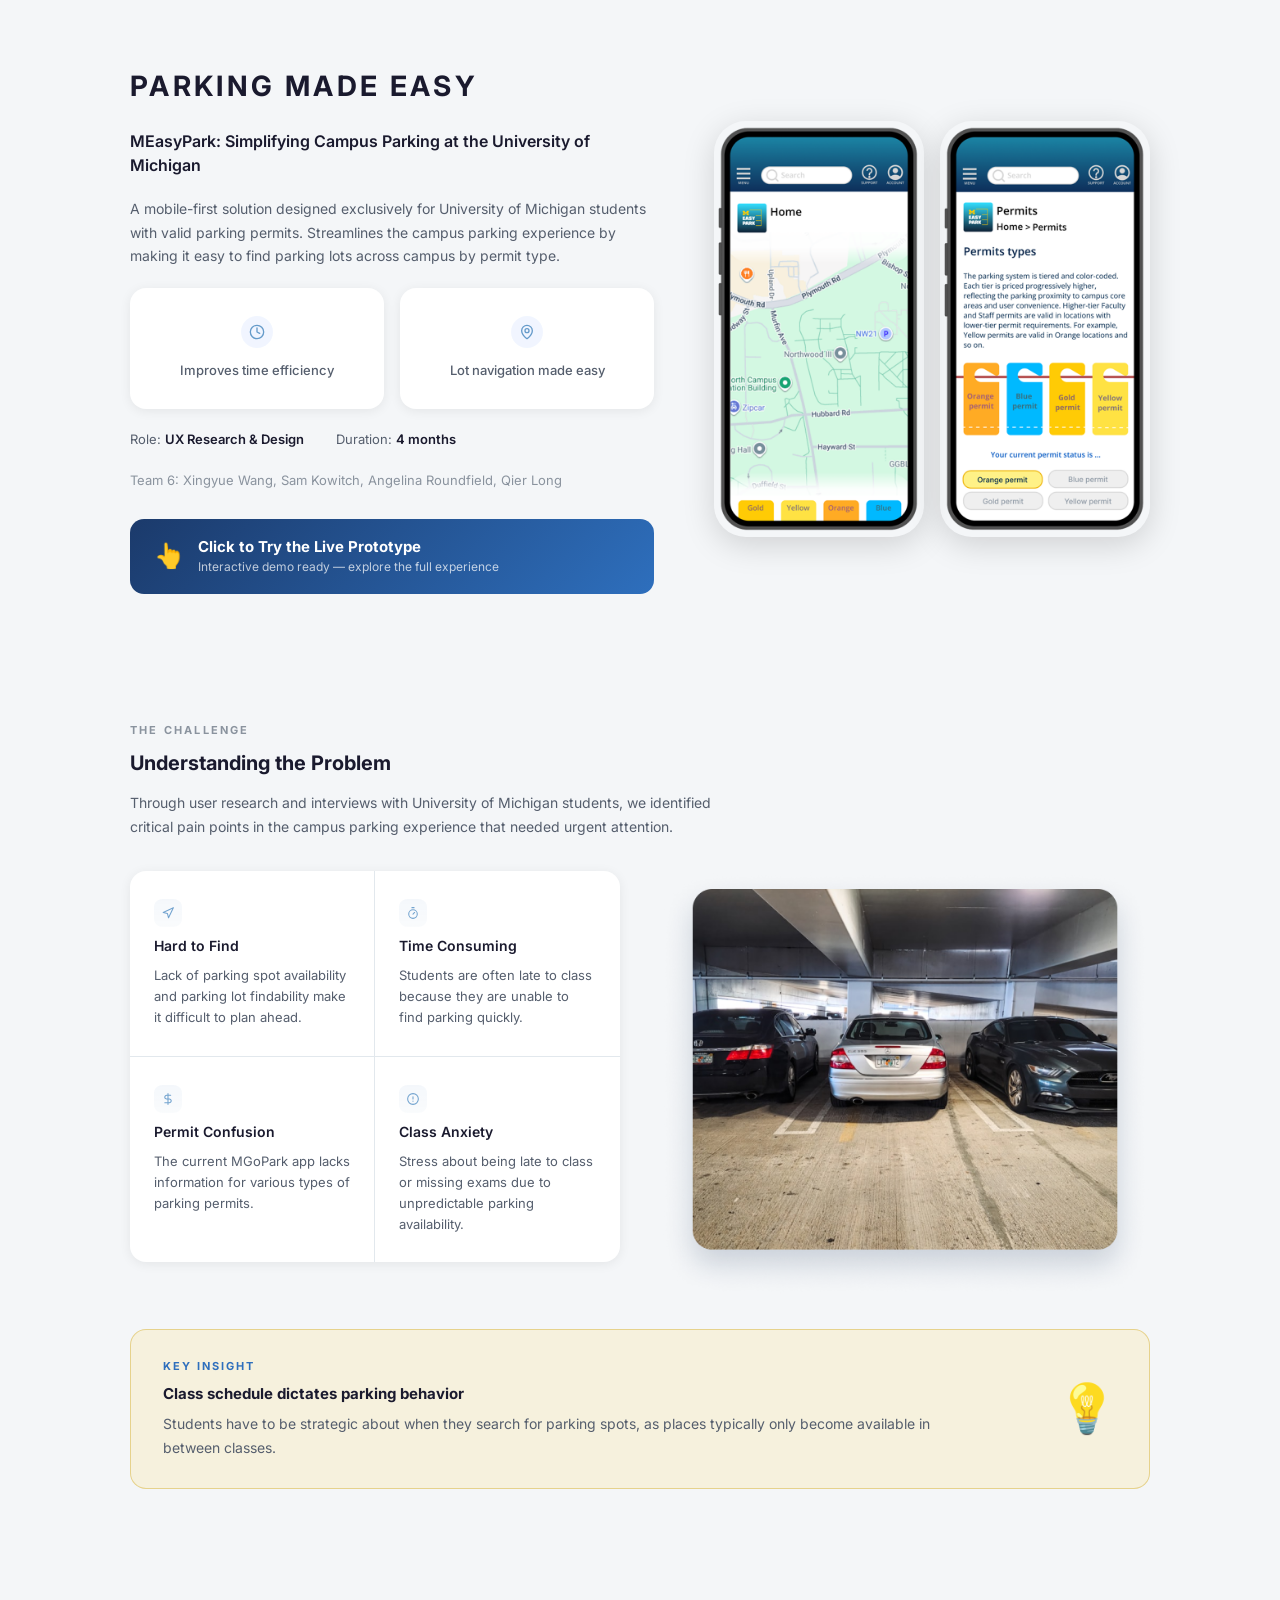
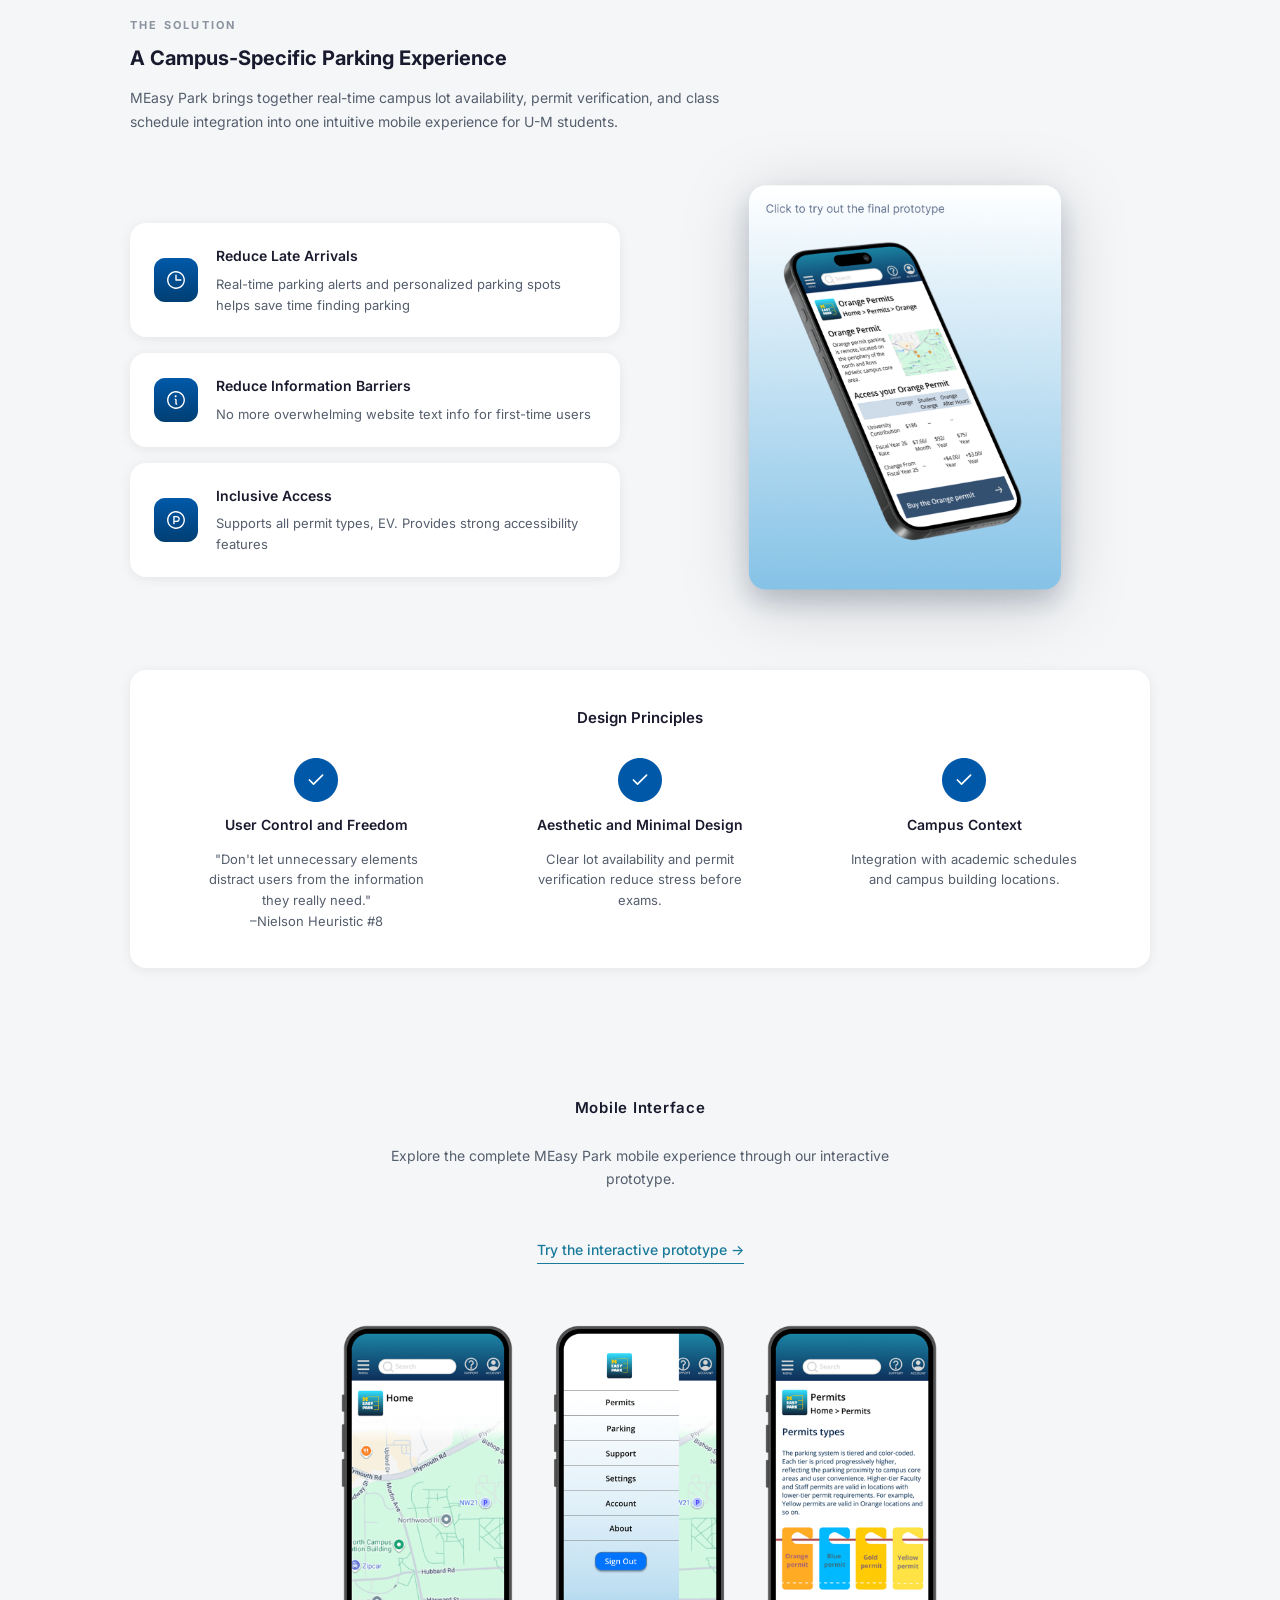
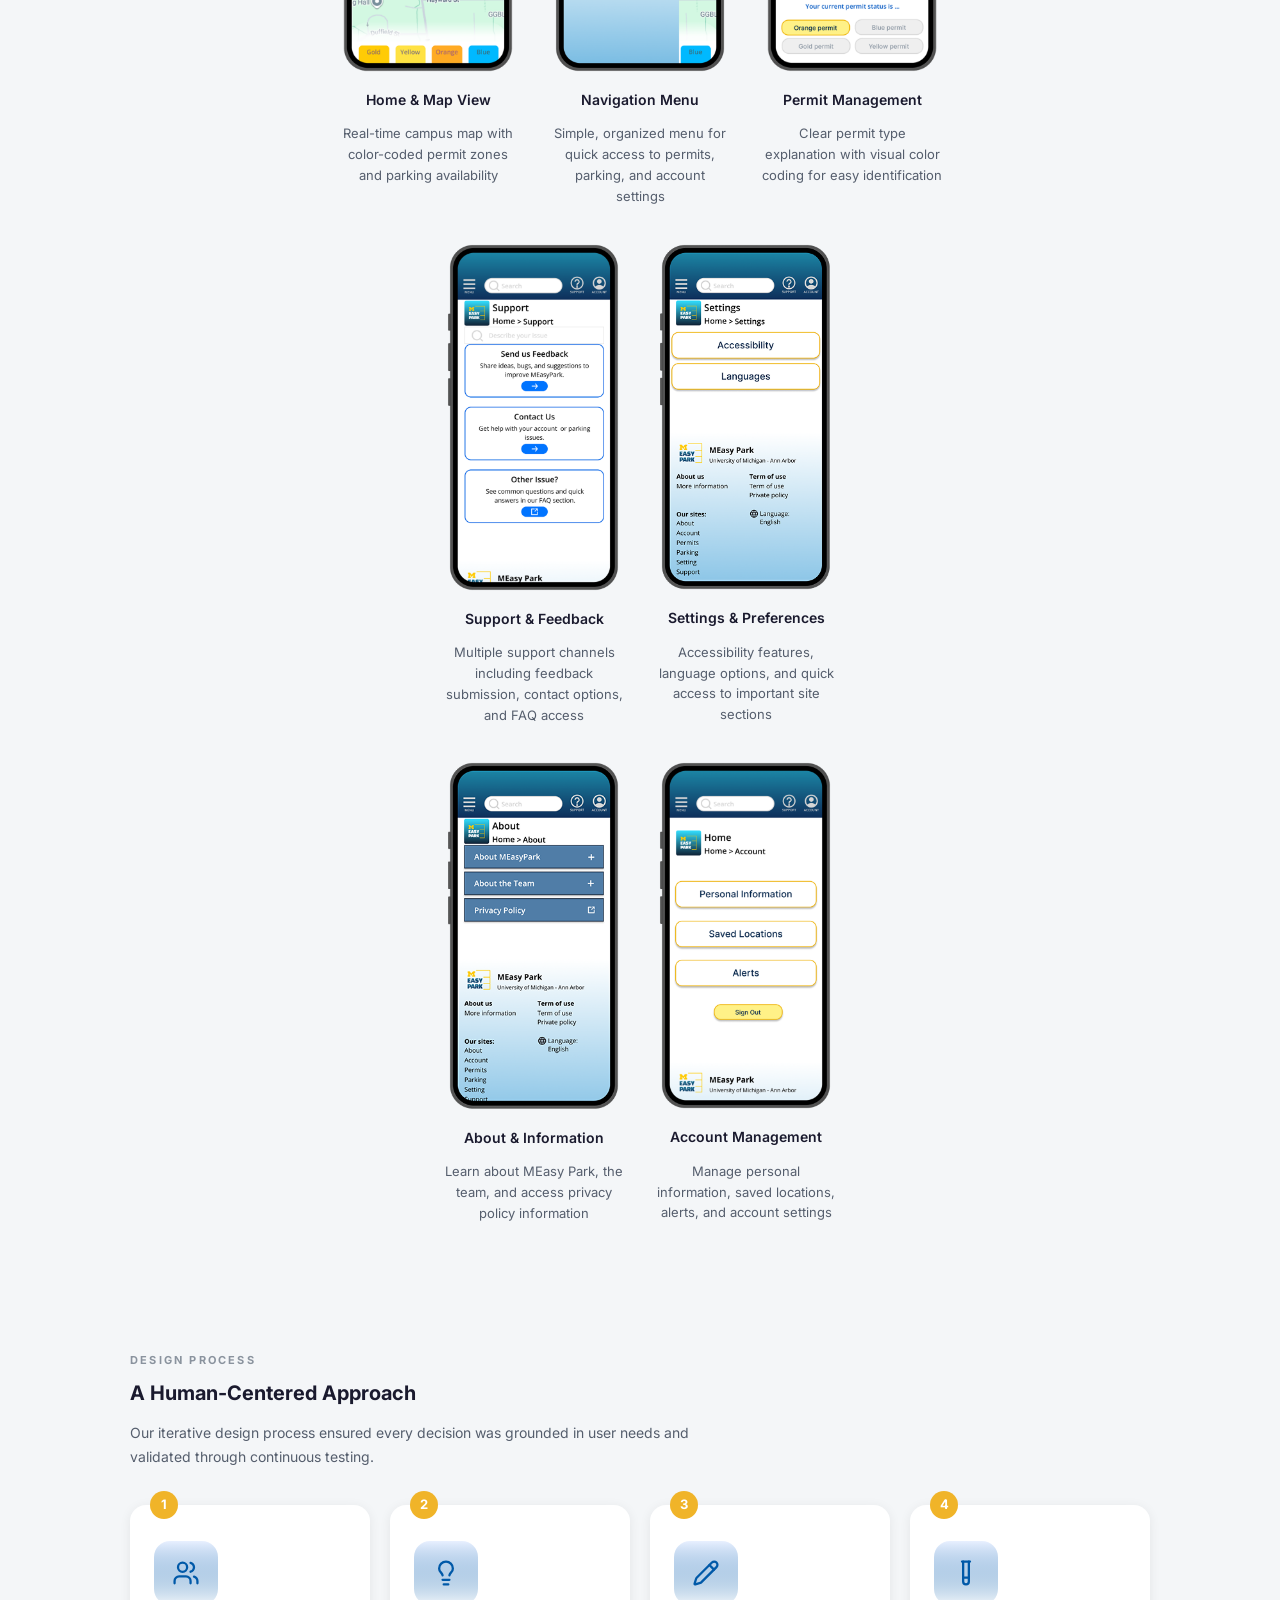
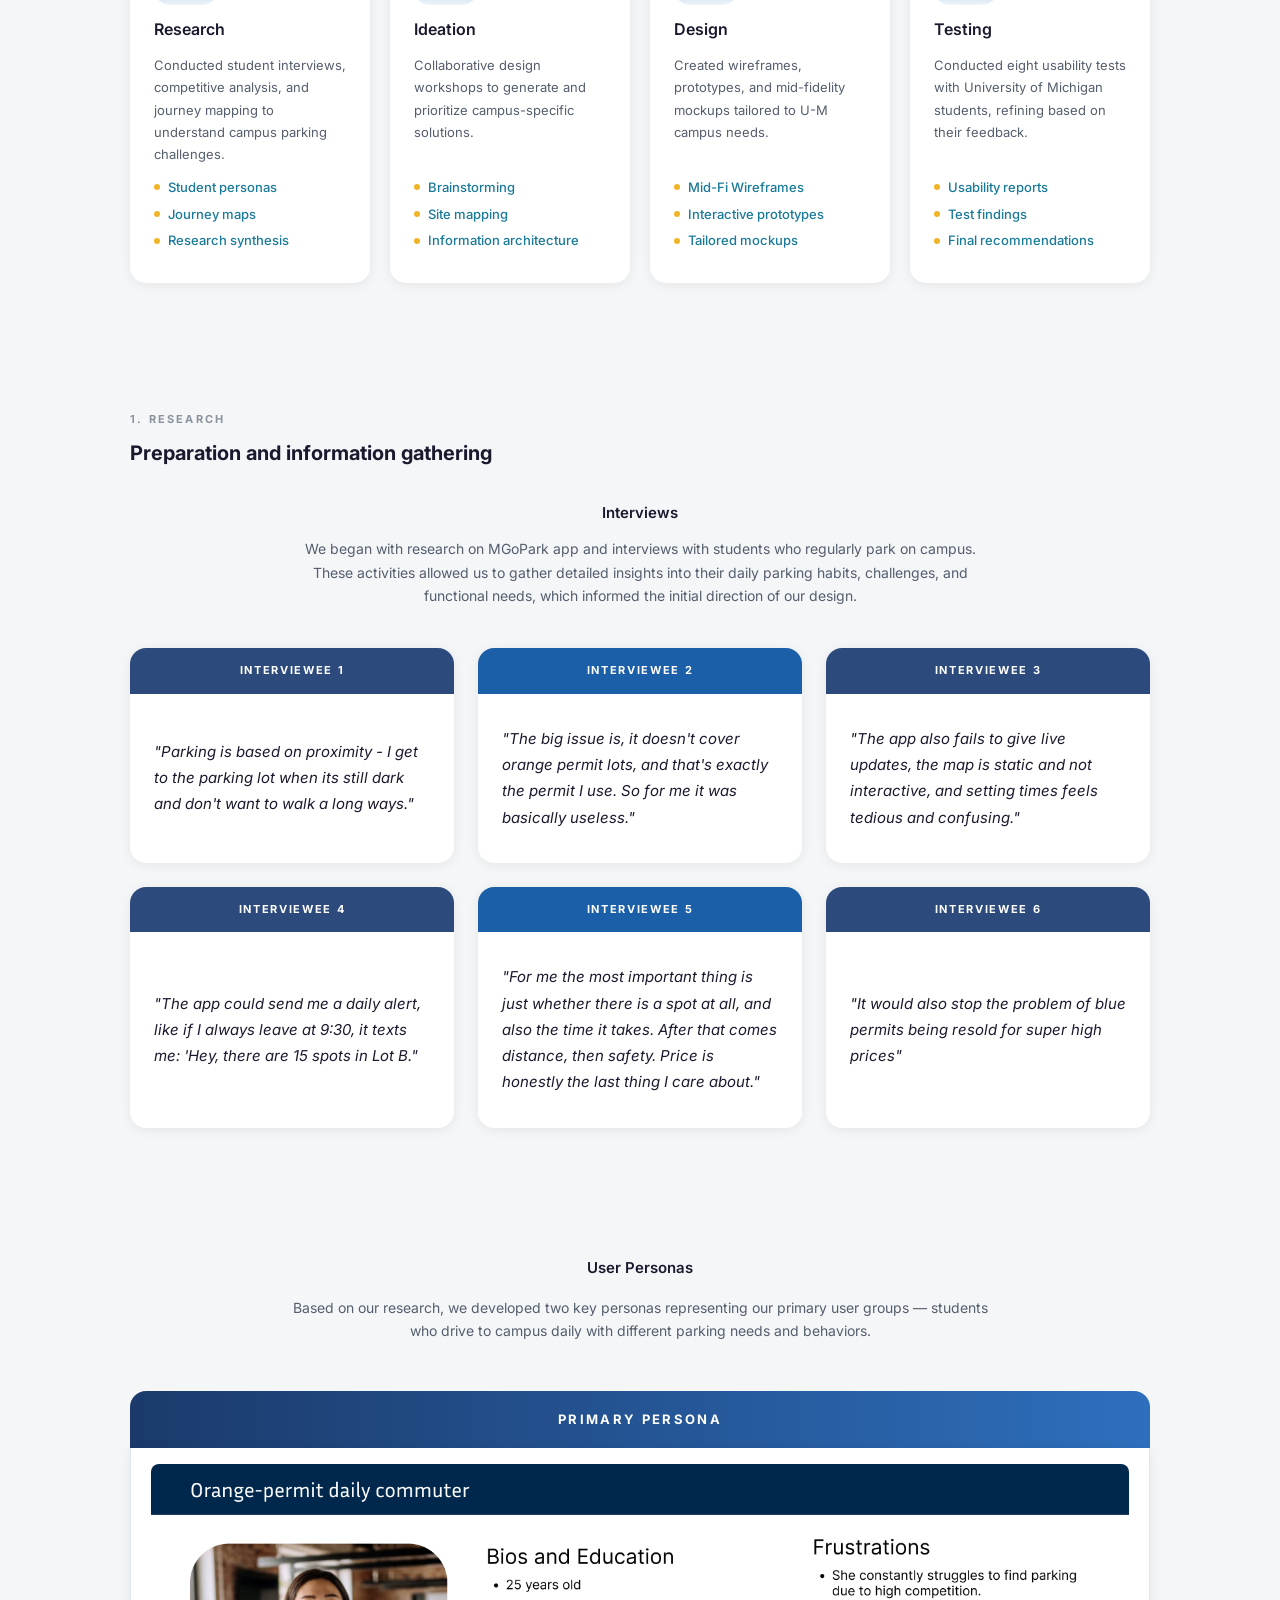
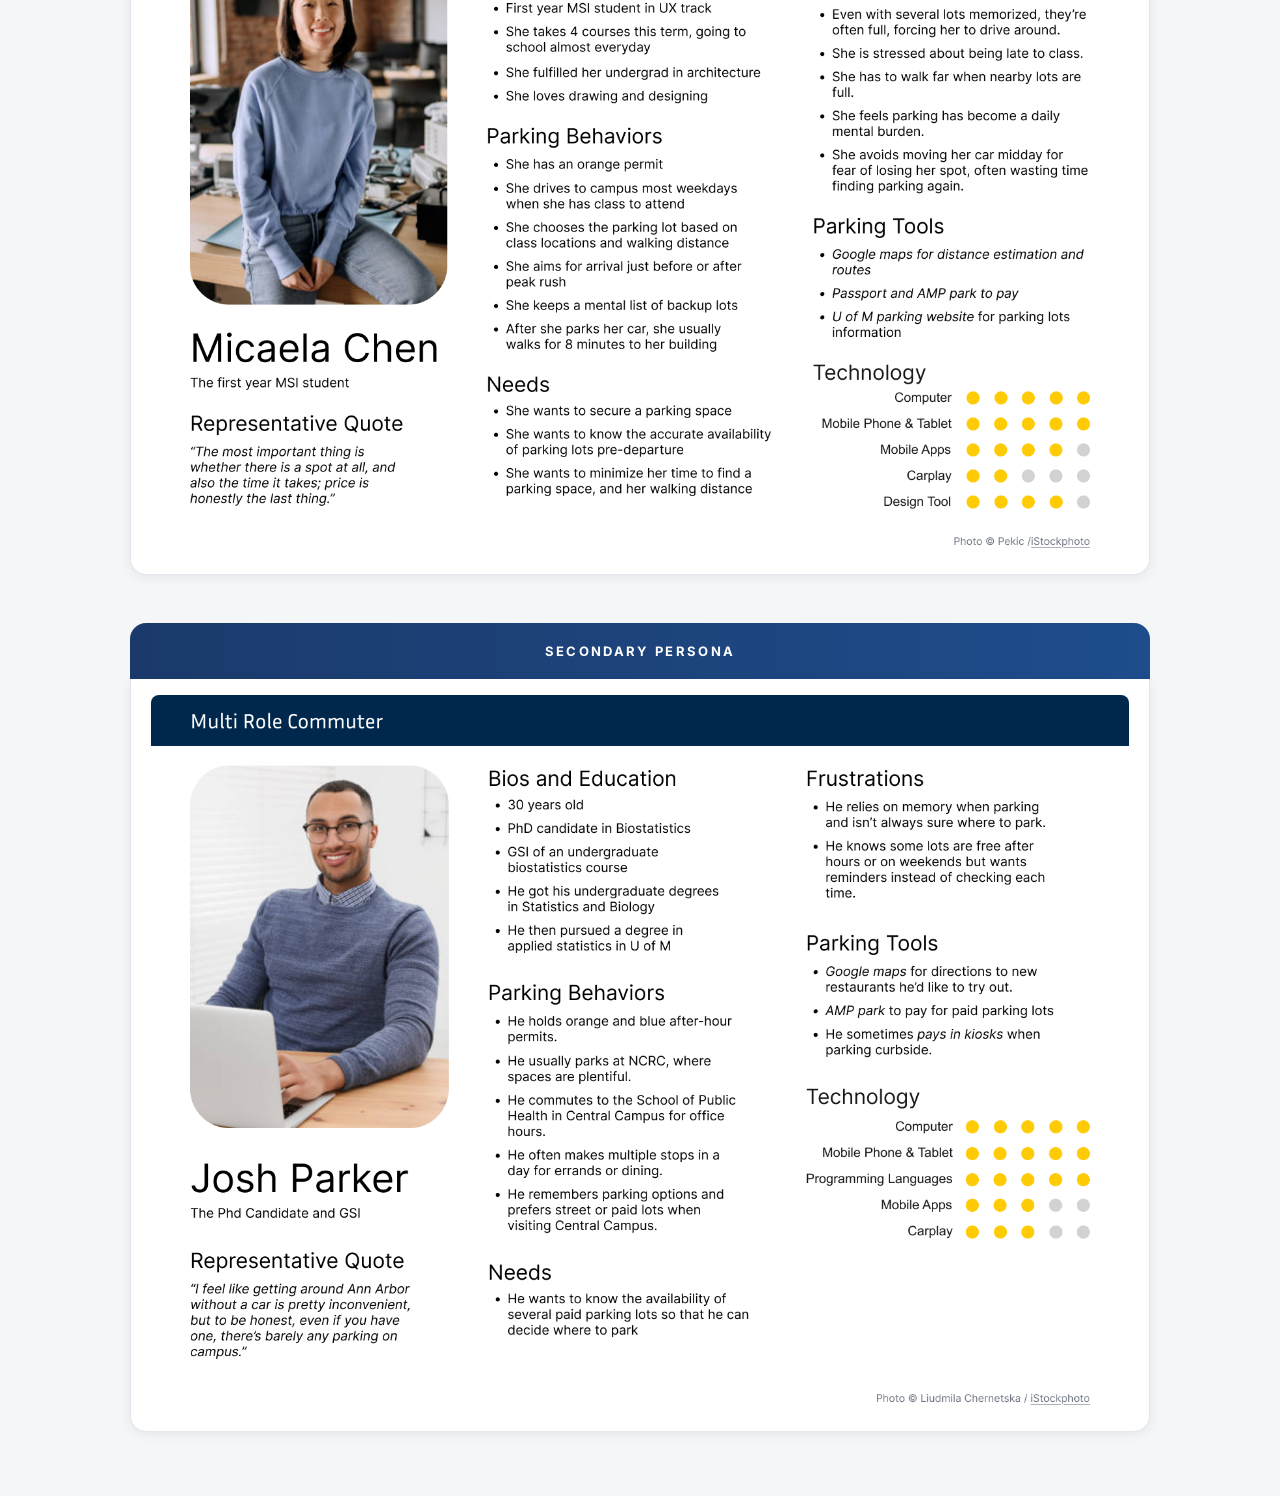
==== index.html @ 752a6ecf "Add research section to index.html" ====
<!DOCTYPE html>
<html lang="en">

<head>
    <meta charset="UTF-8">
    <meta name="viewport" content="width=device-width, initial-scale=1.0">
    <link rel="stylesheet" href="css/html5reset.css">
    <link rel="stylesheet" href="css/style.css">
    <title>MEasyPark Case Study</title>
</head>

<body>
    <header></header>
    <main>
        <section class="hero">

            <!-- 左列：文字内容 -->
            <div class="hero-content">
                <h1 class="project-title">
                    PARKING MADE EASY
                </h1>
                <h2 class="project-subtitle">MEasyPark: Simplifying Campus Parking at the University of Michigan</h2>
                <p class="project-description">
                    A mobile-first solution designed exclusively for University of Michigan students with valid parking
                    permits. Streamlines the campus parking experience by making it easy to find parking lots across
                    campus by permit type.
                </p>

                <!-- 特性卡片组 -->
                <div class="feature-cards">
                    <div class="card">
                        <img src="icons/clock.svg" alt="Time icon" />
                        <p>Improves time efficiency</p>
                    </div>
                    <div class="card">
                        <img src="icons/pin.svg" alt="Location icon" />
                        <p>Lot navigation made easy</p>
                    </div>
                </div>

                <!-- 项目元数据 -->
                <div class="project-meta">
                    <span>Role: <strong>UX Research &amp; Design</strong></span>
                    <span>Duration: <strong>4 months</strong></span>
                </div>
                <p class="team">
                    Team 6: Xingyue Wang, Sam Kowitch, Angelina Roundfield, Qier Long
                </p>

                <a href="YOUR_PROTOTYPE_LINK" target="_blank" class="cta-button">
                    <span class="cta-icon">👆</span>
                    <span class="cta-text">
                        <span class="cta-title">Click to Try the Live Prototype</span>
                        <span class="cta-subtitle">Interactive demo ready — explore the full experience</span>
                    </span>
                </a>
            </div>

            <!-- 右列：手机截图 -->
            <div class="hero-mockups">
                <img src="images/mockup-home.png" alt="App home screen mockup" />
                <img src="images/mockup-permits.png" alt="App permits screen mockup" />
            </div>

        </section>

        <section class="challenge">

            <!-- 标题组 -->
            <h2 class="section-label">THE CHALLENGE</h2>
            <h3 class="section-heading">Understanding the Problem</h3>
            <p class="section-intro">
                Through user research and interviews with University of Michigan students, we identified critical pain
                points in the campus parking experience that needed urgent attention.
            </p>

            <!-- 内容：左侧痛点卡片 + 右侧图片 -->
            <div class="challenge-body">

                <!-- 痛点卡片网格（2×2） -->
                <div class="pain-points">
                    <div class="pain-card">
                        <img src="icons/navigate.svg" alt="" aria-hidden="true" />
                        <h4>Hard to Find</h4>
                        <p>Lack of parking spot availability and parking lot findability make it difficult to plan
                            ahead.</p>
                    </div>
                    <div class="pain-card">
                        <img src="icons/timer.svg" alt="" aria-hidden="true" />
                        <h4>Time Consuming</h4>
                        <p>Students are often late to class because they are unable to find parking quickly.</p>
                    </div>
                    <div class="pain-card">
                        <img src="icons/dollar.svg" alt="" aria-hidden="true" />
                        <h4>Permit Confusion</h4>
                        <p>The current MGoPark app lacks information for various types of parking permits.</p>
                    </div>
                    <div class="pain-card">
                        <img src="icons/clock2.svg" alt="" aria-hidden="true" />
                        <h4>Class Anxiety</h4>
                        <p>Stress about being late to class or missing exams due to unpredictable parking availability.
                        </p>
                    </div>
                </div>

                <!-- 右侧停车场照片 -->
                <figure class="challenge-photo">
                    <img src="images/parking-garage.png" alt="University of Michigan parking garage" />
                </figure>



            </div>
            <!-- Key Insight -->
            <div class="key-insight">
                <div class="key-insight-text">
                    <span class="key-insight-label">KEY INSIGHT</span>
                    <p class="key-insight-title">Class schedule dictates parking behavior</p>
                    <p class="key-insight-body">
                        Students have to be strategic about when they search for parking spots,
                        as places typically only become available in between classes.
                    </p>
                </div>
                <div class="key-insight-icon">💡</div>
            </div>

        </section>

        <section class="solution">

            <h2 class="section-label">THE SOLUTION</h2>
            <h3 class="section-heading">A Campus-Specific Parking Experience</h3>
            <p class="section-intro">
                MEasy Park brings together real-time campus lot availability, permit verification, and
                class schedule integration into one intuitive mobile experience for U-M students.
            </p>

            <div class="solution-body">

                <!-- 左列：feature cards -->
                <div class="solution-features">
                    <div class="solution-card">
                        <img src="icons/clock3.svg" class="solution-icon" alt="Clock icon representing time savings" />
                        <div>
                            <h4>Reduce Late Arrivals</h4>
                            <p>Real-time parking alerts and personalized parking spots helps save time finding parking
                            </p>
                        </div>
                    </div>
                    <div class="solution-card">
                        <img src="icons/solution-info.svg" class="solution-icon"
                            alt="Info icon representing clearer information" />
                        <div>
                            <h4>Reduce Information Barriers</h4>
                            <p>No more overwhelming website text info for first-time users</p>
                        </div>
                    </div>
                    <div class="solution-card">
                        <img src="icons/solution-parking.svg" class="solution-icon"
                            alt="Parking icon representing inclusive permit access" />
                        <div>
                            <h4>Inclusive Access</h4>
                            <p>Supports all permit types, EV. Provides strong accessibility features</p>
                        </div>
                    </div>
                </div>

                <!-- 右列：mockup 图片 -->
                <div class="solution-mockup-wrapper">
                    <img src="images/mockup-solution.png" class="solution-mockup-img"
                        alt="MEasy Park app showing the Orange Permit detail page with pricing and a Buy button" />
                </div>

            </div>

            <!-- Design Principles -->
            <div class="design-principles">
                <h4 class="principles-title">Design Principles</h4>
                <div class="principles-grid">

                    <div class="principle-card">
                        <img src="icons/check-icon.svg" class="principle-icon" alt="Checkmark icon" />
                        <h5>User Control and Freedom</h5>
                        <p>"Don't let unnecessary elements distract users from the information they really need."
                            <br />–Nielson Heuristic #8
                        </p>
                    </div>

                    <div class="principle-card">
                        <img src="icons/check-icon.svg" class="principle-icon" alt="Checkmark icon" />
                        <h5>Aesthetic and Minimal Design</h5>
                        <p>Clear lot availability and permit verification reduce stress before exams.</p>
                    </div>

                    <div class="principle-card">
                        <img src="icons/check-icon.svg" class="principle-icon" alt="Checkmark icon" />
                        <h5>Campus Context</h5>
                        <p>Integration with academic schedules and campus building locations.</p>
                    </div>

                </div>
            </div>

        </section>

        <section class="mobile-interface">

            <h2 class="section-label">Mobile Interface</h2>
            <p class="section-intro">
                Explore the complete MEasy Park mobile experience through our interactive prototype.
            </p>
            <a href="YOUR_PROTOTYPE_LINK" target="_blank" class="prototype-link">
                Try the interactive prototype →
            </a>

            <!-- 第一行：3列 -->
            <div class="mockup-row mockup-row--3">

                <div class="mockup-item">
                    <img src="images/mockup-home.png"
                        alt="Home screen showing real-time campus map with color-coded permit zones" />
                    <h4>Home &amp; Map View</h4>
                    <p>Real-time campus map with color-coded permit zones and parking availability</p>
                </div>

                <div class="mockup-item">
                    <img src="images/mockup-nav.png"
                        alt="Navigation menu showing Permits, Parking, Support, Settings, Account, and About options" />
                    <h4>Navigation Menu</h4>
                    <p>Simple, organized menu for quick access to permits, parking, and account settings</p>
                </div>

                <div class="mockup-item">
                    <img src="images/mockup-permits.png"
                        alt="Permits screen showing color-coded permit types: Orange, Blue, Gold, and Yellow" />
                    <h4>Permit Management</h4>
                    <p>Clear permit type explanation with visual color coding for easy identification</p>
                </div>

            </div>

            <!-- 第二行：2列 -->
            <div class="mockup-row mockup-row--2">

                <div class="mockup-item">
                    <img src="images/mockup-support.png"
                        alt="Support screen with options to send feedback, contact us, and access FAQ" />
                    <h4>Support &amp; Feedback</h4>
                    <p>Multiple support channels including feedback submission, contact options, and FAQ access</p>
                </div>

                <div class="mockup-item">
                    <img src="images/mockup-settings.png"
                        alt="Settings screen showing Accessibility, Languages, and site information options" />
                    <h4>Settings &amp; Preferences</h4>
                    <p>Accessibility features, language options, and quick access to important site sections</p>
                </div>

            </div>

            <!-- 第三行：2列 -->
            <div class="mockup-row mockup-row--2">

                <div class="mockup-item">
                    <img src="images/mockup-about.png"
                        alt="About screen with sections for About MEasyPark, About the Team, and Privacy Policy" />
                    <h4>About &amp; Information</h4>
                    <p>Learn about MEasy Park, the team, and access privacy policy information</p>
                </div>

                <div class="mockup-item">
                    <img src="images/mockup-account.png"
                        alt="Account screen showing Personal Information, Saved Locations, Alerts, and Sign Out" />
                    <h4>Account Management</h4>
                    <p>Manage personal information, saved locations, alerts, and account settings</p>
                </div>

            </div>

        </section>

        <section class="design-process">

            <h2 class="section-label">DESIGN PROCESS</h2>
            <h3 class="section-heading">A Human-Centered Approach</h3>
            <p class="section-intro">
                Our iterative design process ensured every decision was grounded in user needs
                and validated through continuous testing.
            </p>

            <div class="process-grid">

                <div class="process-card">
                    <span class="process-number">1</span>
                    <img src="icons/icon-research.svg" class="process-icon"
                        alt="User research icon showing two people" />
                    <h4>Research</h4>
                    <p>Conducted student interviews, competitive analysis, and journey mapping to understand campus
                        parking challenges.</p>
                    <ul class="process-list">
                        <li>Student personas</li>
                        <li>Journey maps</li>
                        <li>Research synthesis</li>
                    </ul>
                </div>

                <div class="process-card">
                    <span class="process-number">2</span>
                    <img src="icons/icon-ideation.svg" class="process-icon"
                        alt="Lightbulb icon representing ideation and brainstorming" />
                    <h4>Ideation</h4>
                    <p>Collaborative design workshops to generate and prioritize campus-specific solutions.</p>
                    <ul class="process-list">
                        <li>Brainstorming</li>
                        <li>Site mapping</li>
                        <li>Information architecture</li>
                    </ul>
                </div>

                <div class="process-card">
                    <span class="process-number">3</span>
                    <img src="icons/icon-design.svg" class="process-icon"
                        alt="Pencil icon representing design and prototyping" />
                    <h4>Design</h4>
                    <p>Created wireframes, prototypes, and mid-fidelity mockups tailored to U-M campus needs.</p>
                    <ul class="process-list">
                        <li>Mid-Fi Wireframes</li>
                        <li>Interactive prototypes</li>
                        <li>Tailored mockups</li>
                    </ul>
                </div>

                <div class="process-card">
                    <span class="process-number">4</span>
                    <img src="icons/icon-testing.svg" class="process-icon"
                        alt="Test tube icon representing usability testing" />
                    <h4>Testing</h4>
                    <p>Conducted eight usability tests with University of Michigan students, refining based on their
                        feedback.</p>
                    <ul class="process-list">
                        <li>Usability reports</li>
                        <li>Test findings</li>
                        <li>Final recommendations</li>
                    </ul>
                </div>

            </div>

        </section>

        <section class="research">

            <h2 class="section-label">1. RESEARCH</h2>
            <h3 class="section-heading">Preparation and information gathering</h3>

            <div class="interviews-header">
                <p class="interviews-title">Interviews</p>
                <p class="interviews-description">
                    We began with research on MGoPark app and interviews with students who regularly park
                    on campus. These activities allowed us to gather detailed insights into their daily
                    parking habits, challenges, and functional needs, which informed the initial direction
                    of our design.
                </p>
            </div>

            <div class="interview-grid">

                <div class="interview-card">
                    <div class="interview-card-header">INTERVIEWEE 1</div>
                    <blockquote>
                        "Parking is based on proximity - I get to the parking lot when its still dark
                        and don't want to walk a long ways."
                    </blockquote>
                </div>

                <div class="interview-card">
                    <div class="interview-card-header interview-card-header--mid">INTERVIEWEE 2</div>
                    <blockquote>
                        "The big issue is, it doesn't cover orange permit lots, and that's exactly
                        the permit I use. So for me it was basically useless."
                    </blockquote>
                </div>

                <div class="interview-card">
                    <div class="interview-card-header">INTERVIEWEE 3</div>
                    <blockquote>
                        "The app also fails to give live updates, the map is static and not
                        interactive, and setting times feels tedious and confusing."
                    </blockquote>
                </div>

                <div class="interview-card">
                    <div class="interview-card-header">INTERVIEWEE 4</div>
                    <blockquote>
                        "The app could send me a daily alert, like if I always leave at 9:30,
                        it texts me: 'Hey, there are 15 spots in Lot B."
                    </blockquote>
                </div>

                <div class="interview-card">
                    <div class="interview-card-header interview-card-header--mid">INTERVIEWEE 5</div>
                    <blockquote>
                        "For me the most important thing is just whether there is a spot at all,
                        and also the time it takes. After that comes distance, then safety.
                        Price is honestly the last thing I care about."
                    </blockquote>
                </div>

                <div class="interview-card">
                    <div class="interview-card-header">INTERVIEWEE 6</div>
                    <blockquote>
                        "It would also stop the problem of blue permits being resold
                        for super high prices"
                    </blockquote>
                </div>

            </div>

        </section>

        <section class="personas">

            <p class="interviews-title">User Personas</p>
            <p class="interviews-description">
                Based on our research, we developed two key personas representing our primary user groups
                — students who drive to campus daily with different parking needs and behaviors.
            </p>

            <!-- Primary Persona -->
            <div class="persona-block">
                <div class="persona-banner persona-banner--primary">PRIMARY PERSONA</div>
                <div class="persona-card">
                    <img src="images/persona-primary.png" class="persona-content-img"
                        alt="Primary persona: Micaela Chen, a first year MSI student and orange-permit daily commuter, showing her biography, parking behaviors, needs, frustrations, parking tools, and technology usage" />
                </div>
            </div>

            <!-- Secondary Persona -->
            <div class="persona-block">
                <div class="persona-banner persona-banner--secondary">SECONDARY PERSONA</div>
                <div class="persona-card">
                    <img src="images/persona-secondary.png" class="persona-content-img"
                        alt="Secondary persona: Josh Parker, a PhD candidate and GSI who is a multi-role commuter, showing his biography, parking behaviors, needs, frustrations, parking tools, and technology usage" />
                </div>
            </div>

        </section>
    </main>
    <footer></footer>
</body>

</html>
---- css/style.css ----
/* ===== Google Fonts ===== */
@import url('https://fonts.googleapis.com/css2?family=Inter:wght@400;500;600;700&display=swap');

/* ===== CSS Variables ===== */
:root {
  --color-bg: #f4f6f8;
  --color-white: #ffffff;
  --color-text-primary: #1a1a2e;
  --color-text-secondary: #555e6d;
  --color-text-light: #8a939e;
  --color-teal: #1a7a9a;
  --color-teal-light: #e8f4f8;
  --color-border: #e2e8ed;
  --color-dot: #f0c040;

  /* permit colors */
  --color-orange: #e8843a;
  --color-blue: #3a78c9;
  --color-gold: #c9a03a;
  --color-yellow: #e8c93a;

  --font-main: 'Inter', sans-serif;
  --radius-card: 16px;
  --radius-sm: 8px;
  --shadow-card: 0 2px 12px rgba(0, 0, 0, 0.07);
}

/* ===== Reset ===== */
*,
*::before,
*::after {
  box-sizing: border-box;
  margin: 0;
  padding: 0;
}

body {
  font-family: var(--font-main);
  background-color: var(--color-bg);
  color: var(--color-text-primary);
  line-height: 1.6;
  font-size: 15px;
}

img {
  display: block;
  max-width: 100%;
}

/* ===== Shared Section Wrapper ===== */
section {
  max-width: 1100px;
  margin: 0 auto;
  padding: 64px 40px;
}

/* =============================
   SECTION 1: HERO
   ============================= */
.hero {
  display: flex;
  align-items: center;
  gap: 60px;
}

/* --- Left Column --- */
.hero-content {
  flex: 1;
  display: flex;
  flex-direction: column;
  gap: 20px;
}

.project-title {
  font-size: 28px;
  font-weight: 700;
  letter-spacing: 0.12em;
  text-transform: uppercase;
  color: var(--color-text-primary);
  display: flex;
  align-items: center;
  gap: 6px;
}

.project-title .dot {
  color: var(--color-dot);
  font-size: 32px;
  line-height: 1;
}

.project-subtitle {
  font-size: 16px;
  font-weight: 600;
  color: var(--color-text-primary);
  line-height: 1.5;
}

.project-description {
  font-size: 14px;
  color: var(--color-text-secondary);
  line-height: 1.7;
}

/* --- Feature Cards --- */
.feature-cards {
  display: flex;
  gap: 16px;
}

.card {
  flex: 1;
  background: var(--color-white);
  border-radius: var(--radius-card);
  box-shadow: var(--shadow-card);
  padding: 28px 20px;
  display: flex;
  flex-direction: column;
  align-items: center;
  gap: 12px;
  text-align: center;
}

.card img {
  width: 32px;
  height: 32px;
  opacity: 0.6;
}

.card p {
  font-size: 13px;
  color: var(--color-text-secondary);
  font-weight: 500;
}

/* --- Project Meta --- */
.project-meta {
  display: flex;
  gap: 32px;
  font-size: 13px;
  color: var(--color-text-secondary);
}

.project-meta strong {
  color: var(--color-text-primary);
  font-weight: 600;
}

.team {
  font-size: 13px;
  color: var(--color-text-light);
}

/* --- Right Column: Mockups --- */
.hero-mockups {
  display: flex;
  gap: 16px;
  align-items: flex-end;
}

.hero-mockups img {
  width: 210px;
  border-radius: 32px;
  box-shadow: 0 8px 32px rgba(0, 0, 0, 0.15);
}

/* ===== CTA Button：蓝色渐变 ===== */
.cta-button {
  display: inline-flex;
  align-items: center;
  gap: 14px;
  background: linear-gradient(135deg, #1b3a6b 0%, #2e6fbd 100%);
  border-radius: 14px;
  padding: 18px 24px;
  text-decoration: none;
  color: var(--color-white);
  transition: opacity 0.2s ease, transform 0.15s ease;
  margin-top: 8px;
  width: 100%;
}

.cta-button:hover {
  opacity: 0.9;
  transform: translateY(-2px);
}

.cta-icon {
  font-size: 24px;
  flex-shrink: 0;
}

.cta-text {
  display: flex;
  flex-direction: column;
  gap: 3px;
}

.cta-title {
  font-size: 15px;
  font-weight: 700;
  color: var(--color-white);
  line-height: 1.3;
}

.cta-subtitle {
  font-size: 12px;
  font-weight: 400;
  color: rgba(255, 255, 255, 0.72);
  line-height: 1.4;
}

/* =============================
   SECTION 2: CHALLENGE
   ============================= */
.challenge {
  background-color: var(--color-bg);
}

.section-label {
  font-size: 11px;
  font-weight: 700;
  letter-spacing: 0.2em;
  text-transform: uppercase;
  color: var(--color-text-light);
  margin-bottom: 8px;
}

.section-heading {
  font-size: 20px;
  font-weight: 700;
  color: var(--color-text-primary);
  margin-bottom: 12px;
}

.section-intro {
  font-size: 14px;
  color: var(--color-text-secondary);
  max-width: 600px;
  line-height: 1.7;
  margin-bottom: 32px;
}

/* --- Challenge Body: left grid + right photo --- */
.challenge-body {
  display: flex;
  gap: 40px;
  align-items: flex-start;
}

/* --- Pain Points 2x2 Grid --- */
.pain-points {
  flex: 1;
  background: var(--color-white);
  border-radius: var(--radius-card);
  box-shadow: var(--shadow-card);
  display: grid;
  grid-template-columns: 1fr 1fr;
  gap: 0;
  overflow: hidden;
}

.pain-card {
  padding: 28px 24px;
  display: flex;
  flex-direction: column;
  gap: 8px;
  border-bottom: 1px solid var(--color-border);
  border-right: 1px solid var(--color-border);
}

/* Remove right border from second column */
.pain-card:nth-child(2n) {
  border-right: none;
}

/* Remove bottom border from last row */
.pain-card:nth-last-child(-n+2) {
  border-bottom: none;
}

.pain-card img {
  width: 28px;
  height: 28px;
  opacity: 0.55;
}

.pain-card h4 {
  font-size: 14px;
  font-weight: 600;
  color: var(--color-text-primary);
}

.pain-card p {
  font-size: 13px;
  color: var(--color-text-secondary);
  line-height: 1.6;
}

/* --- Challenge Photo --- */
.challenge-photo {
  flex: 1;
}

.challenge-photo img {
  width: 100%;
  height: 100%;
  object-fit: cover;
  border-radius: var(--radius-card);
  min-height: 360px;
}



/* ===== Key Insight ===== */
.key-insight {
  display: flex;
  align-items: center;
  justify-content: space-between;
  gap: 24px;
  background-color: rgba(255, 220, 100, 0.18);
  border: 1.5px solid rgba(210, 170, 40, 0.45);
  border-radius: var(--radius-card);
  padding: 28px 32px;
  margin-top: 32px;
}

.key-insight-text {
  display: flex;
  flex-direction: column;
  gap: 8px;
}

.key-insight-label {
  font-size: 11px;
  font-weight: 700;
  letter-spacing: 0.18em;
  text-transform: uppercase;
  color: #2e6fbd;
}

.key-insight-title {
  font-size: 15px;
  font-weight: 700;
  color: var(--color-text-primary);
  line-height: 1.4;
}

.key-insight-body {
  font-size: 14px;
  color: var(--color-text-secondary);
  line-height: 1.7;
  max-width: 820px;
}

.key-insight-icon {
  font-size: 48px;
  flex-shrink: 0;
  opacity: 0.85;
}

/* Responsive */
@media (max-width: 768px) {
  .key-insight {
    flex-direction: column;
    align-items: flex-start;
  }

  .key-insight-icon {
    font-size: 36px;
  }
}

/* ===== THE SOLUTION ===== */

/* 上半：左右两列 */
.solution-body {
  display: flex;
  gap: 40px;
  align-items: flex-start;
  margin-top: 36px;
}

/* 左：feature 卡片列 */
.solution-features {
  flex: 1 1 0;
  display: flex;
  flex-direction: column;
  gap: 16px;
}

.solution-card {
  display: flex;
  align-items: flex-start;
  gap: 16px;
  background: var(--color-white);
  border-radius: var(--radius-card);
  box-shadow: var(--shadow-card);
  padding: 20px 24px;
}

.solution-icon {
  flex-shrink: 0;
  width: 44px;
  height: 44px;
  object-fit: contain;
}

.solution-icon img {
  width: 20px;
  height: 20px;
  filter: invert(1);
  /* 白色图标 */
}

.solution-card h4 {
  font-size: 14px;
  font-weight: 600;
  color: var(--color-text-primary);
  margin-bottom: 6px;
}

.solution-card p {
  font-size: 13px;
  color: var(--color-text-secondary);
  line-height: 1.6;
}

/* 右：mockup 区域 */
.solution-mockup-wrapper {
  flex: 1 1 0;
  min-width: 0;
  display: flex;
  align-items: stretch;
}


.solution-mockup-label {
  font-size: 13px;
  color: var(--color-text-secondary);
  text-align: center;
}

.solution-mockup-wrapper img {
  width: 75%;
  height: auto;
  filter: drop-shadow(0 12px 32px rgba(0, 0, 0, 0.18));
}

/* 下半：Design Principles */
.design-principles {
  background: var(--color-white);
  border-radius: var(--radius-card);
  box-shadow: var(--shadow-card);
  padding: 36px 40px;
  margin-top: 40px;
  text-align: center;
}

.principles-title {
  font-size: 16px;
  font-weight: 600;
  color: var(--color-text-primary);
  margin-bottom: 28px;
}

.principles-grid {
  display: grid;
  grid-template-columns: repeat(3, 1fr);
  gap: 32px;
}

.principle-card {
  display: flex;
  flex-direction: column;
  align-items: center;
  gap: 12px;
}

.principle-icon {
  width: 44px;
  height: 44px;
  object-fit: contain;
}

.principle-card h5 {
  font-size: 14px;
  font-weight: 600;
  color: var(--color-text-primary);
}

.principle-card p {
  font-size: 13px;
  color: var(--color-text-secondary);
  line-height: 1.6;
  max-width: 240px;
}

/* Responsive */
@media (max-width: 768px) {
  .solution-body {
    flex-direction: column;
  }

  .solution-mockup-wrapper img {
    width: 90%;
  }

  .principles-grid {
    grid-template-columns: 1fr;
    gap: 24px;
  }
}



/* =============================
   RESPONSIVE
   ============================= */
@media (max-width: 768px) {
  .hero {
    flex-direction: column;
    gap: 40px;
  }

  .hero-mockups {
    justify-content: center;
  }

  .hero-mockups img {
    width: 160px;
  }

  .challenge-body {
    flex-direction: column;
  }

  .pain-points {
    grid-template-columns: 1fr;
  }

  .pain-card {
    border-right: none;
  }

  .pain-card:nth-last-child(-n+2) {
    border-bottom: 1px solid var(--color-border);
  }

  .pain-card:last-child {
    border-bottom: none;
  }
}

/* ===== THE SOLUTION ===== */
.solution-body {
  display: flex;
  gap: 40px;
  align-items: stretch;
  margin-top: 36px;
}

/* 左列 */
.solution-features {
  flex: 1 1 0;
  min-width: 0;
  display: flex;
  flex-direction: column;
  gap: 16px;
  justify-content: center;
}

.solution-card {
  display: flex;
  align-items: center;
  gap: 18px;
  background: var(--color-white);
  border-radius: var(--radius-card);
  box-shadow: var(--shadow-card);
  padding: 22px 24px;
}

.solution-icon {
  flex-shrink: 0;
  width: 44px;
  height: 44px;
  object-fit: contain;
}

.solution-card h4 {
  font-size: 14px;
  font-weight: 600;
  color: var(--color-text-primary);
  margin-bottom: 6px;
}

.solution-card p {
  font-size: 13px;
  color: var(--color-text-secondary);
  line-height: 1.6;
}

/* 右列：mockup */
.solution-mockup-wrapper {
  flex: 1 1 0;
  min-width: 0;
  display: flex;
  align-items: center;
  justify-content: center;
}

.solution-mockup-img {
  width: 100%;
  height: 100%;
  object-fit: cover;
  border-radius: var(--radius-card);
}

/* Design Principles */
.design-principles {
  background: var(--color-white);
  border-radius: var(--radius-card);
  box-shadow: var(--shadow-card);
  padding: 36px 40px;
  margin-top: 40px;
  text-align: center;
}

.principles-title {
  font-size: 15px;
  font-weight: 600;
  color: var(--color-text-primary);
  margin-bottom: 28px;
}

.principles-grid {
  display: grid;
  grid-template-columns: repeat(3, 1fr);
  gap: 32px;
}

.principle-card {
  display: flex;
  flex-direction: column;
  align-items: center;
  gap: 12px;
}

.principle-icon {
  width: 44px;
  height: 44px;
  object-fit: contain;
}

.principle-card h5 {
  font-size: 14px;
  font-weight: 600;
  color: var(--color-text-primary);
}

.principle-card p {
  font-size: 13px;
  color: var(--color-text-secondary);
  line-height: 1.6;
  max-width: 240px;
}

/* Responsive */
@media (max-width: 1024px) and (min-width: 769px) {
  .principles-grid {
    gap: 20px;
  }

  .principle-card p {
    max-width: 180px;
  }
}

@media (max-width: 768px) {
  .solution-body {
    flex-direction: column;
  }

  .solution-mockup-img {
    border-radius: var(--radius-card);
  }

  .principles-grid {
    grid-template-columns: 1fr;
    gap: 24px;
  }

  .principle-card p {
    max-width: 100%;
  }
}

/* ===== MOBILE INTERFACE ===== */
.mobile-interface {
  display: flex;
  flex-direction: column;
  align-items: center;
  text-align: center;
  gap: 16px;
}

.mobile-interface .section-label {
  font-size: 15px;
  font-weight: 600;
  letter-spacing: 0.05em;
  text-transform: none;
  color: var(--color-text-primary);
}

.mobile-interface .section-intro {
  max-width: 500px;
  text-align: center;
}

.prototype-link {
  display: inline-block;
  font-size: 14px;
  font-weight: 500;
  color: var(--color-teal);
  text-decoration: none;
  border-bottom: 1px solid var(--color-teal);
  padding-bottom: 1px;
  margin-bottom: 24px;
  transition: opacity 0.2s ease;
}

.prototype-link:hover {
  opacity: 0.75;
}

/* 行容器 */
.mockup-row {
  display: flex;
  flex-wrap: wrap;
  justify-content: center;
  gap: 32px;
  width: 100%;
  margin-top: 16px;
}

/* 每个 mockup 单元 */
.mockup-item {
  display: flex;
  flex-direction: column;
  align-items: center;
  gap: 12px;
  flex: 0 0 180px;
}

.mockup-item img {
  width: 100%;
  height: auto;
  object-fit: contain;
}

.mockup-item h4 {
  font-size: 14px;
  font-weight: 600;
  color: var(--color-text-primary);
  text-align: center;
}

.mockup-item p {
  font-size: 13px;
  color: var(--color-text-secondary);
  line-height: 1.6;
  text-align: center;
  max-width: 180px;
}

/* ===== Responsive ===== */
@media (max-width: 1024px) and (min-width: 769px) {
  .mockup-item {
    flex: 0 0 160px;
  }
}

@media (max-width: 768px) {
  .mockup-item {
    flex: 0 0 calc(50% - 16px);
  }

  .mockup-item p {
    max-width: 100%;
  }
}

/* ===== DESIGN PROCESS ===== */
.process-grid {
  display: flex;
  gap: 20px;
  margin-top: 36px;
  align-items: stretch;
}

.process-card {
  flex: 1 1 0;
  min-width: 0;
  background: var(--color-white);
  border-radius: var(--radius-card);
  box-shadow: var(--shadow-card);
  padding: 28px 24px 32px 24px;
  display: flex;
  flex-direction: column;
  gap: 12px;
  position: relative;
  justify-content: flex-start;
}

/* 黄色数字角标 */
.process-number {
  position: absolute;
  top: -14px;
  left: 20px;
  width: 28px;
  height: 28px;
  background: #f0b429;
  border-radius: 50%;
  display: flex;
  align-items: center;
  justify-content: center;
  font-size: 13px;
  font-weight: 700;
  color: var(--color-white);
}

.process-icon {
  width: 64px;
  height: 64px;
  object-fit: contain;
  margin-top: 8px;
}

.process-card h4 {
  font-size: 16px;
  font-weight: 600;
  color: var(--color-text-primary);
}

.process-card p {
  font-size: 13px;
  color: var(--color-text-secondary);
  line-height: 1.7;
}

.process-list {
  list-style: none;
  padding: 0;
  margin: 0;
  margin-top: auto;
  display: flex;
  flex-direction: column;
  gap: 6px;
}

.process-list li {
  font-size: 13px;
  color: var(--color-teal);
  font-weight: 500;
  padding-left: 14px;
  position: relative;
}

/* 黄色圆点 bullet */
.process-list li::before {
  content: '';
  position: absolute;
  left: 0;
  top: 50%;
  transform: translateY(-50%);
  width: 6px;
  height: 6px;
  background: #f0b429;
  border-radius: 50%;
}

/* ===== Responsive ===== */
@media (max-width: 1024px) and (min-width: 769px) {
  .process-grid {
    flex-wrap: wrap;
  }

  .process-card {
    flex: 0 0 calc(50% - 10px);
    /* 2列 */
  }
}

@media (max-width: 768px) {
  .process-grid {
    flex-direction: column;
  }

  .process-card {
    flex: unset;
    width: 100%;
  }
}

/* ===== RESEARCH ===== */
.interviews-header {
  margin-top: 32px;
  margin-bottom: 40px;
  text-align: center;
  display: flex;
  flex-direction: column;
  align-items: center;
  gap: 12px;
}

.interviews-title {
  font-size: 15px;
  font-weight: 600;
  color: var(--color-text-primary);
}

.interviews-description {
  font-size: 14px;
  color: var(--color-text-secondary);
  line-height: 1.7;
  max-width: 700px;
  text-align: center;
}

/* 3列 grid */
.interview-grid {
  display: grid;
  grid-template-columns: repeat(3, 1fr);
  gap: 24px;
}

/* 单张卡片 */
.interview-card {
  background: var(--color-white);
  border-radius: var(--radius-card);
  box-shadow: var(--shadow-card);
  overflow: hidden;
  display: flex;
  flex-direction: column;
}

/* 卡片顶部蓝色 header */
.interview-card-header {
  background: #2c4a7c;
  color: var(--color-white);
  font-size: 11px;
  font-weight: 700;
  letter-spacing: 0.15em;
  text-transform: uppercase;
  padding: 14px 20px;
  text-align: center;
}

/* 中间色（Interviewee 2 & 5） */
.interview-card-header--mid {
  background: #1b5fa8;
}

/* 引用文字 */
.interview-card blockquote {
  font-size: 15px;
  font-style: italic;
  color: var(--color-text-primary);
  line-height: 1.75;
  padding: 32px 24px;
  margin: 0;
  flex: 1;
  display: flex;
  align-items: center;
}

/* ===== Responsive ===== */
@media (max-width: 1024px) and (min-width: 769px) {
  .interview-grid {
    grid-template-columns: repeat(2, 1fr);
  }
}

@media (max-width: 768px) {
  .interview-grid {
    grid-template-columns: 1fr;
  }

  .interviews-description {
    text-align: left;
  }
}

/* ===== PERSONAS ===== */
.personas {
  display: flex;
  flex-direction: column;
  align-items: center;
  gap: 16px;
}

.personas .interviews-title {
  text-align: center;
}

.personas .interviews-description {
  text-align: center;
}

/* 每个 persona 区块 */
.persona-block {
  width: 100%;
  display: flex;
  flex-direction: column;
  gap: 0;
  margin-top: 32px;
}

/* 深蓝 banner 标题 */
.persona-banner {
  border-radius: var(--radius-card) var(--radius-card) 0 0;
  padding: 18px 24px;
  text-align: center;
  font-size: 13px;
  font-weight: 700;
  letter-spacing: 0.18em;
  text-transform: uppercase;
  color: var(--color-white);
}

.persona-banner--primary {
  background: linear-gradient(90deg, #1b3a6b 0%, #2e6fbd 100%);
}

.persona-banner--secondary {
  background: linear-gradient(90deg, #1b3a6b 0%, #1e4d8c 100%);
}

/* 卡片容器：连接 banner 底部 */
.persona-card {
  background: var(--color-white);
  border-radius: 0 0 var(--radius-card) var(--radius-card);
  box-shadow: var(--shadow-card);
  border: 1px solid var(--color-border);
  border-top: none;
  padding: 16px 20px 20px 20px;
  display: flex;
  flex-direction: column;
  gap: 12px;
}

.persona-card-label {
  font-size: 11px;
  color: var(--color-text-light);
  font-weight: 500;
}

/* persona 内容图片（整体导出） */
.persona-content-img {
  width: 100%;
  height: auto;
  object-fit: contain;
  border-radius: var(--radius-sm);
}

/* ===== Responsive ===== */
@media (max-width: 768px) {
  .persona-banner {
    font-size: 12px;
    padding: 14px 16px;
  }

  .persona-card {
    padding: 12px 14px 16px 14px;
  }
}
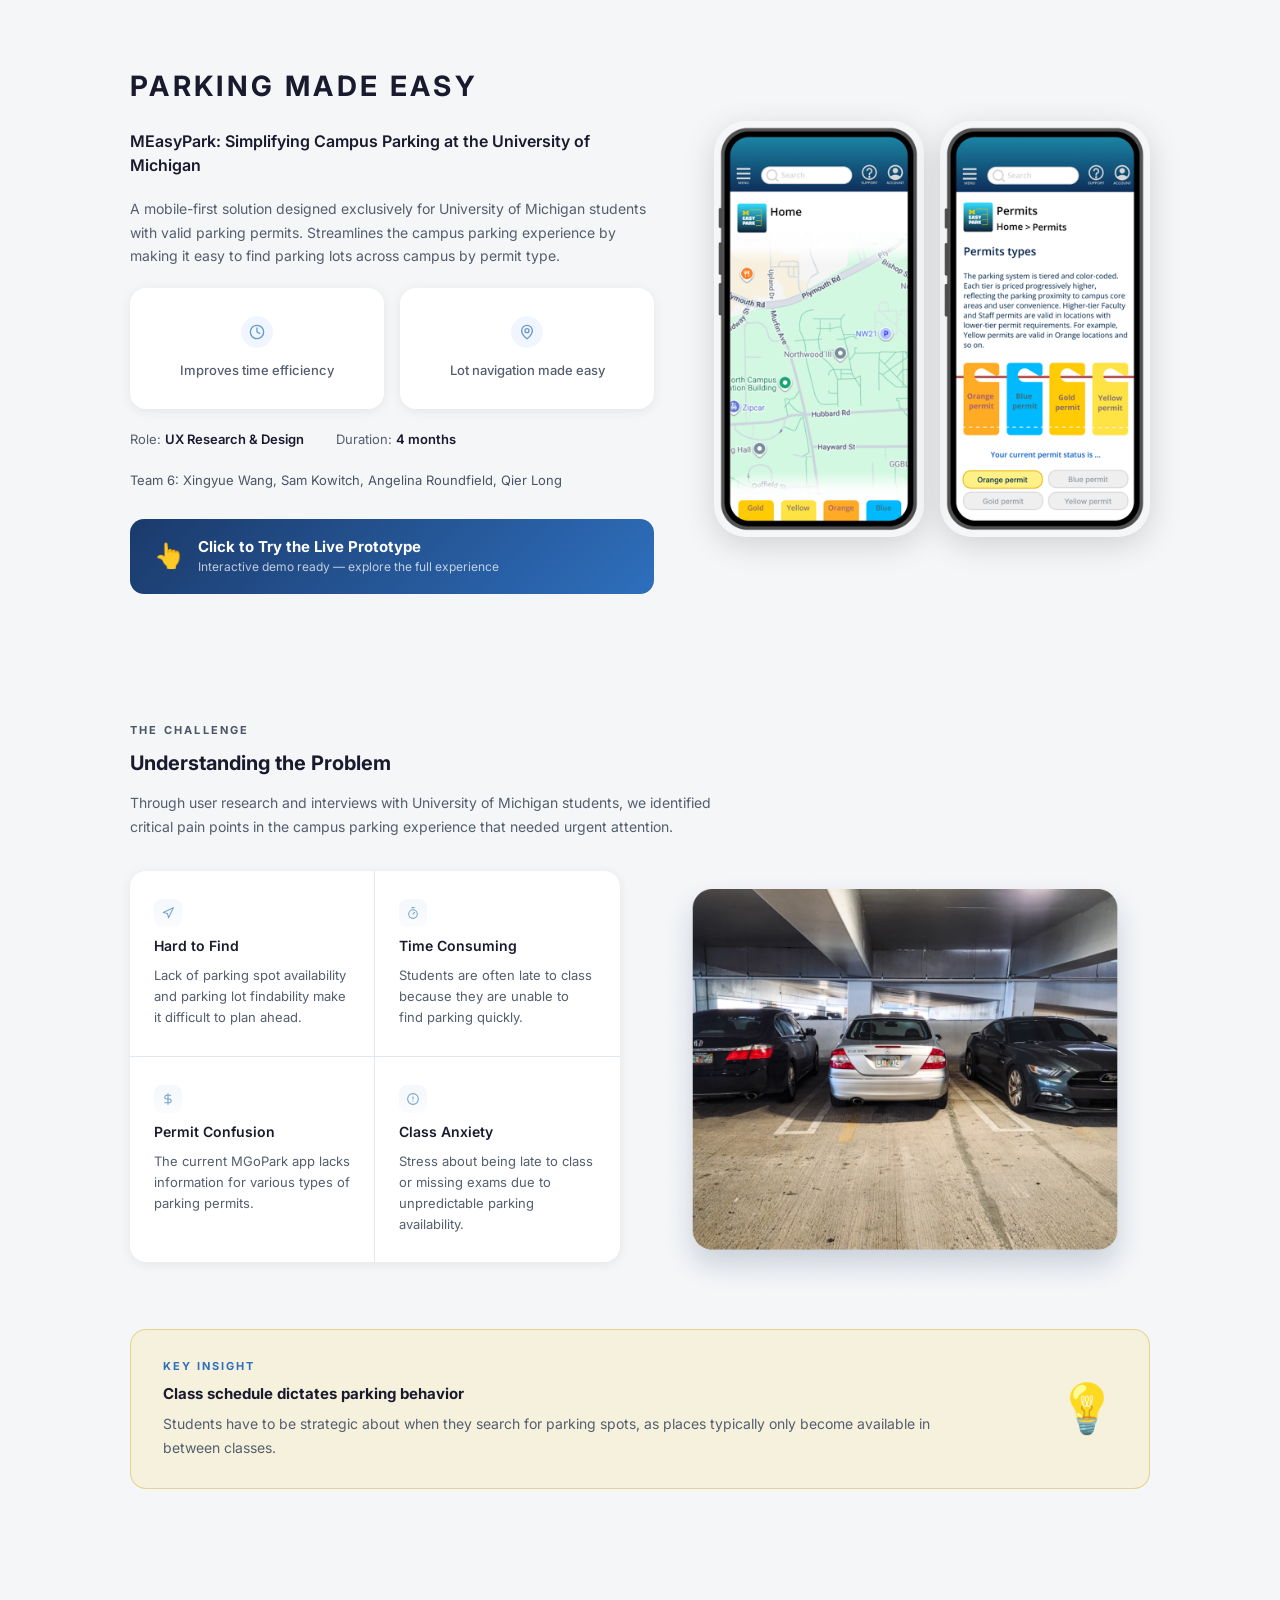
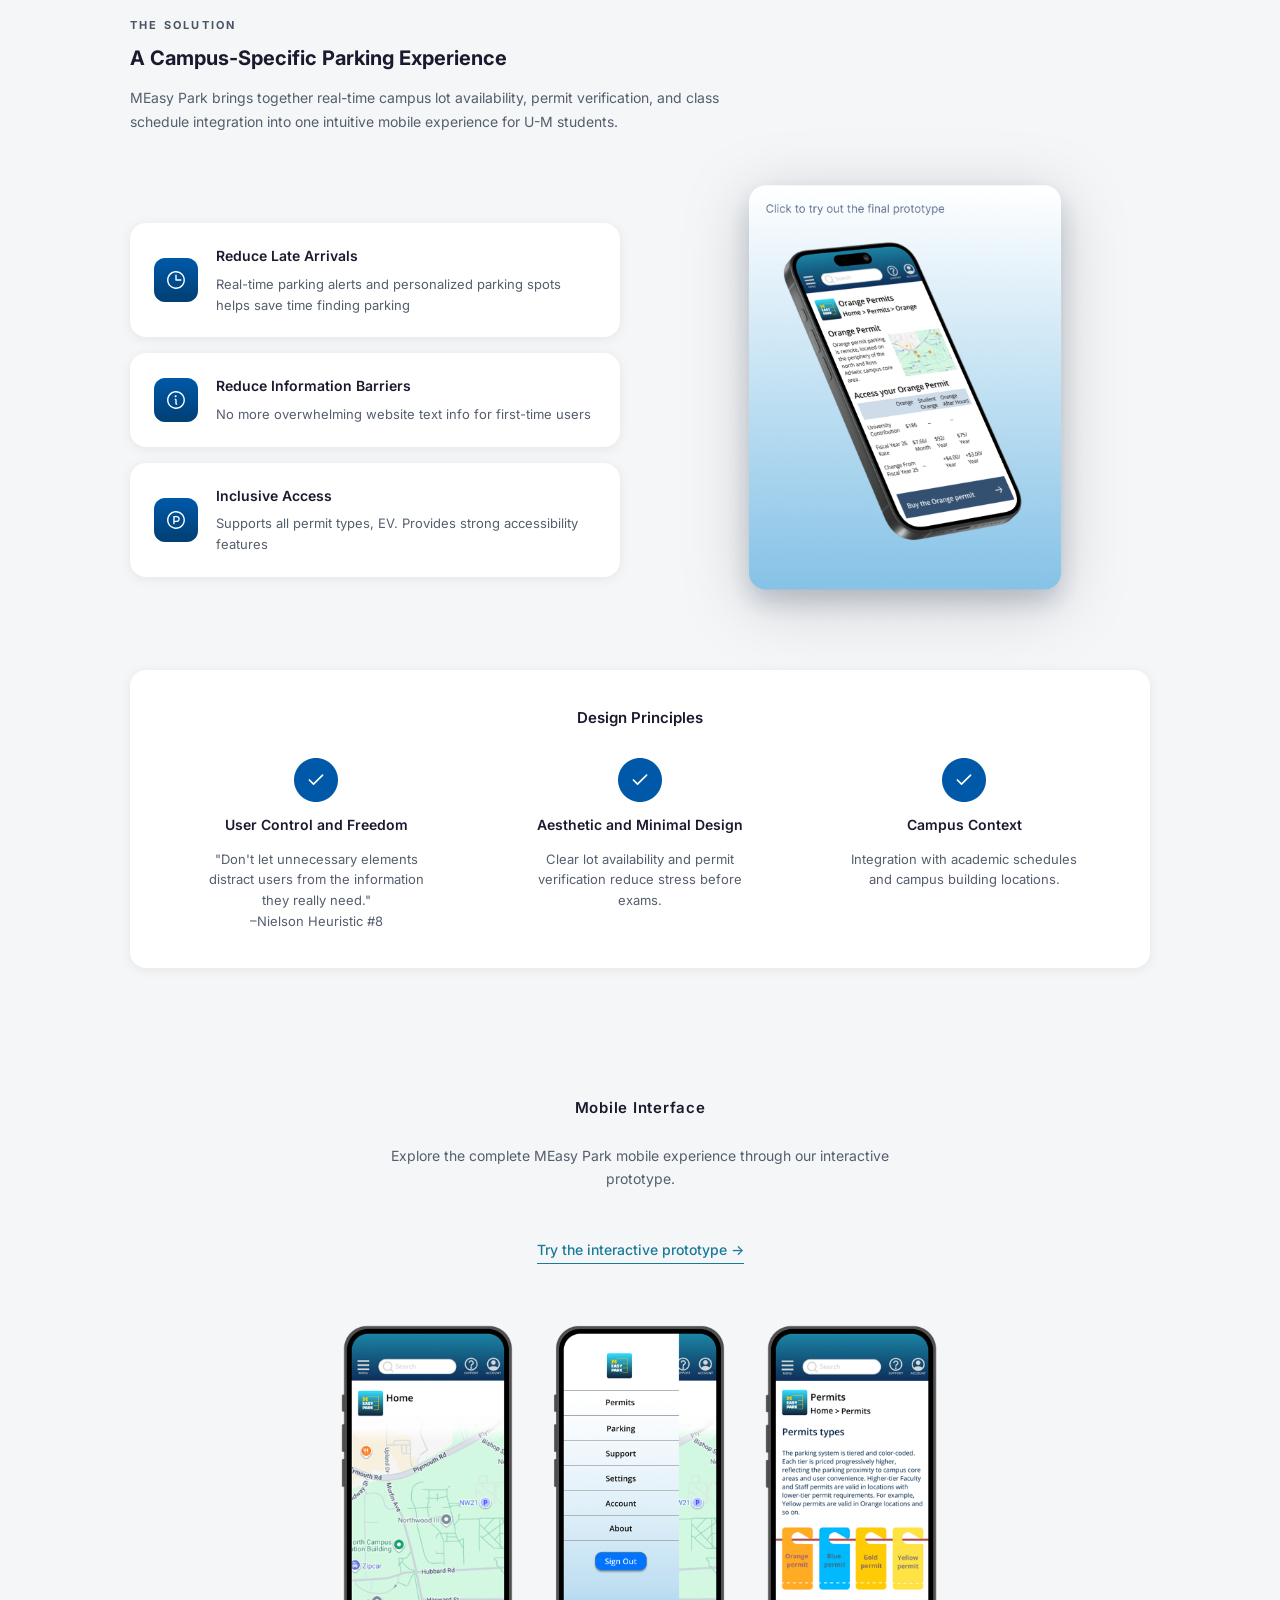
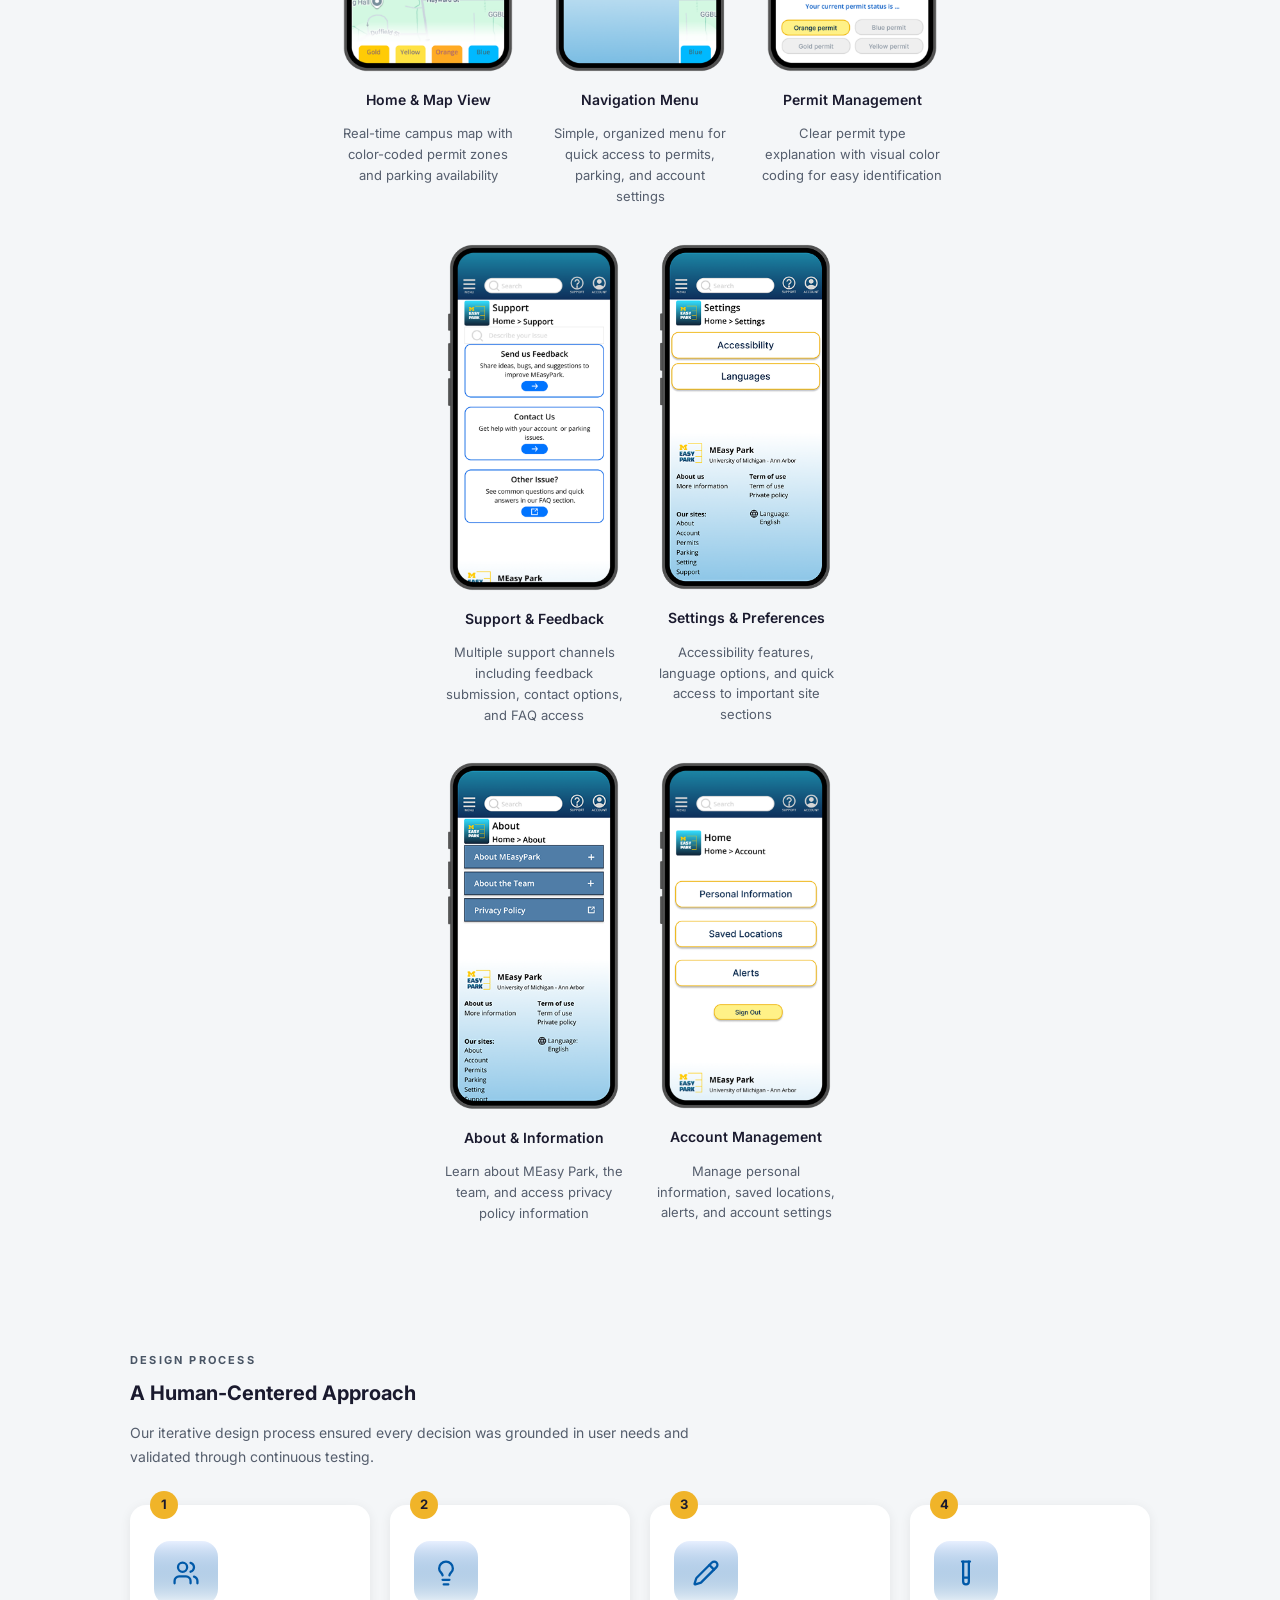
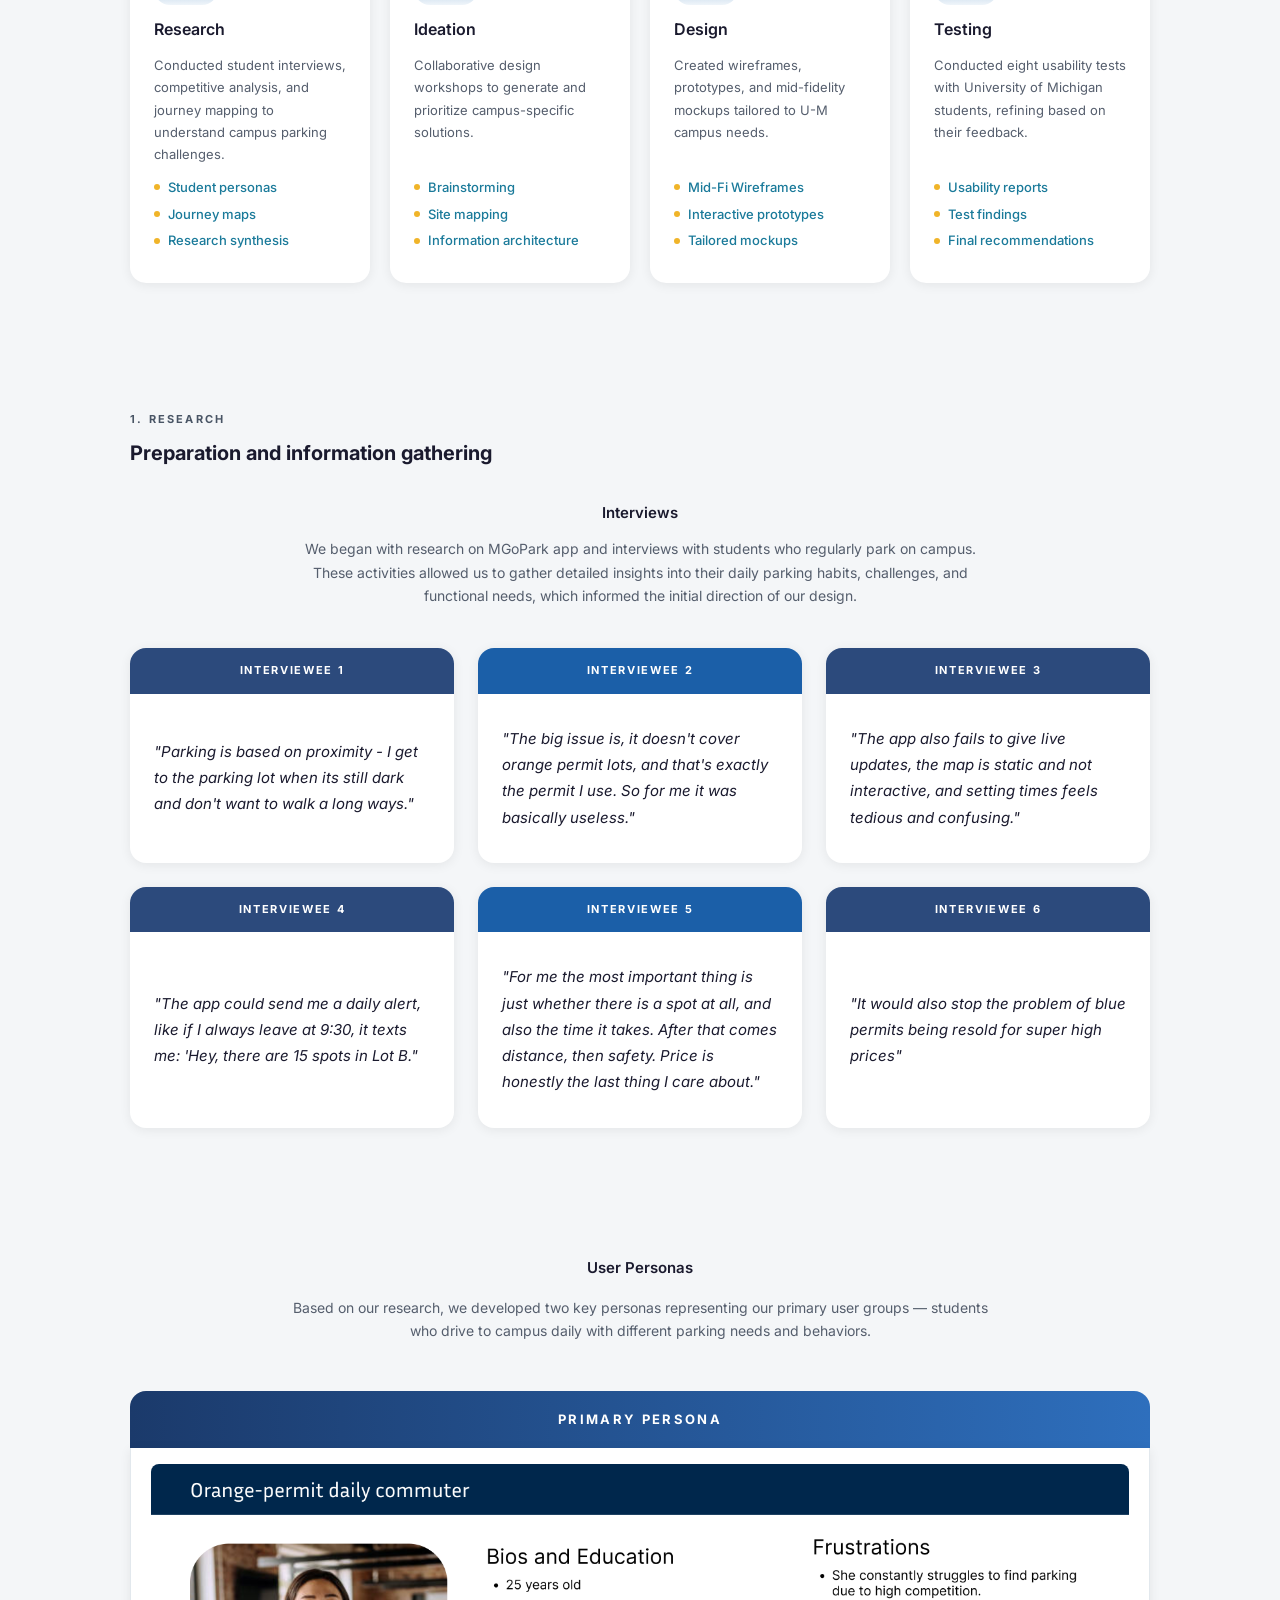
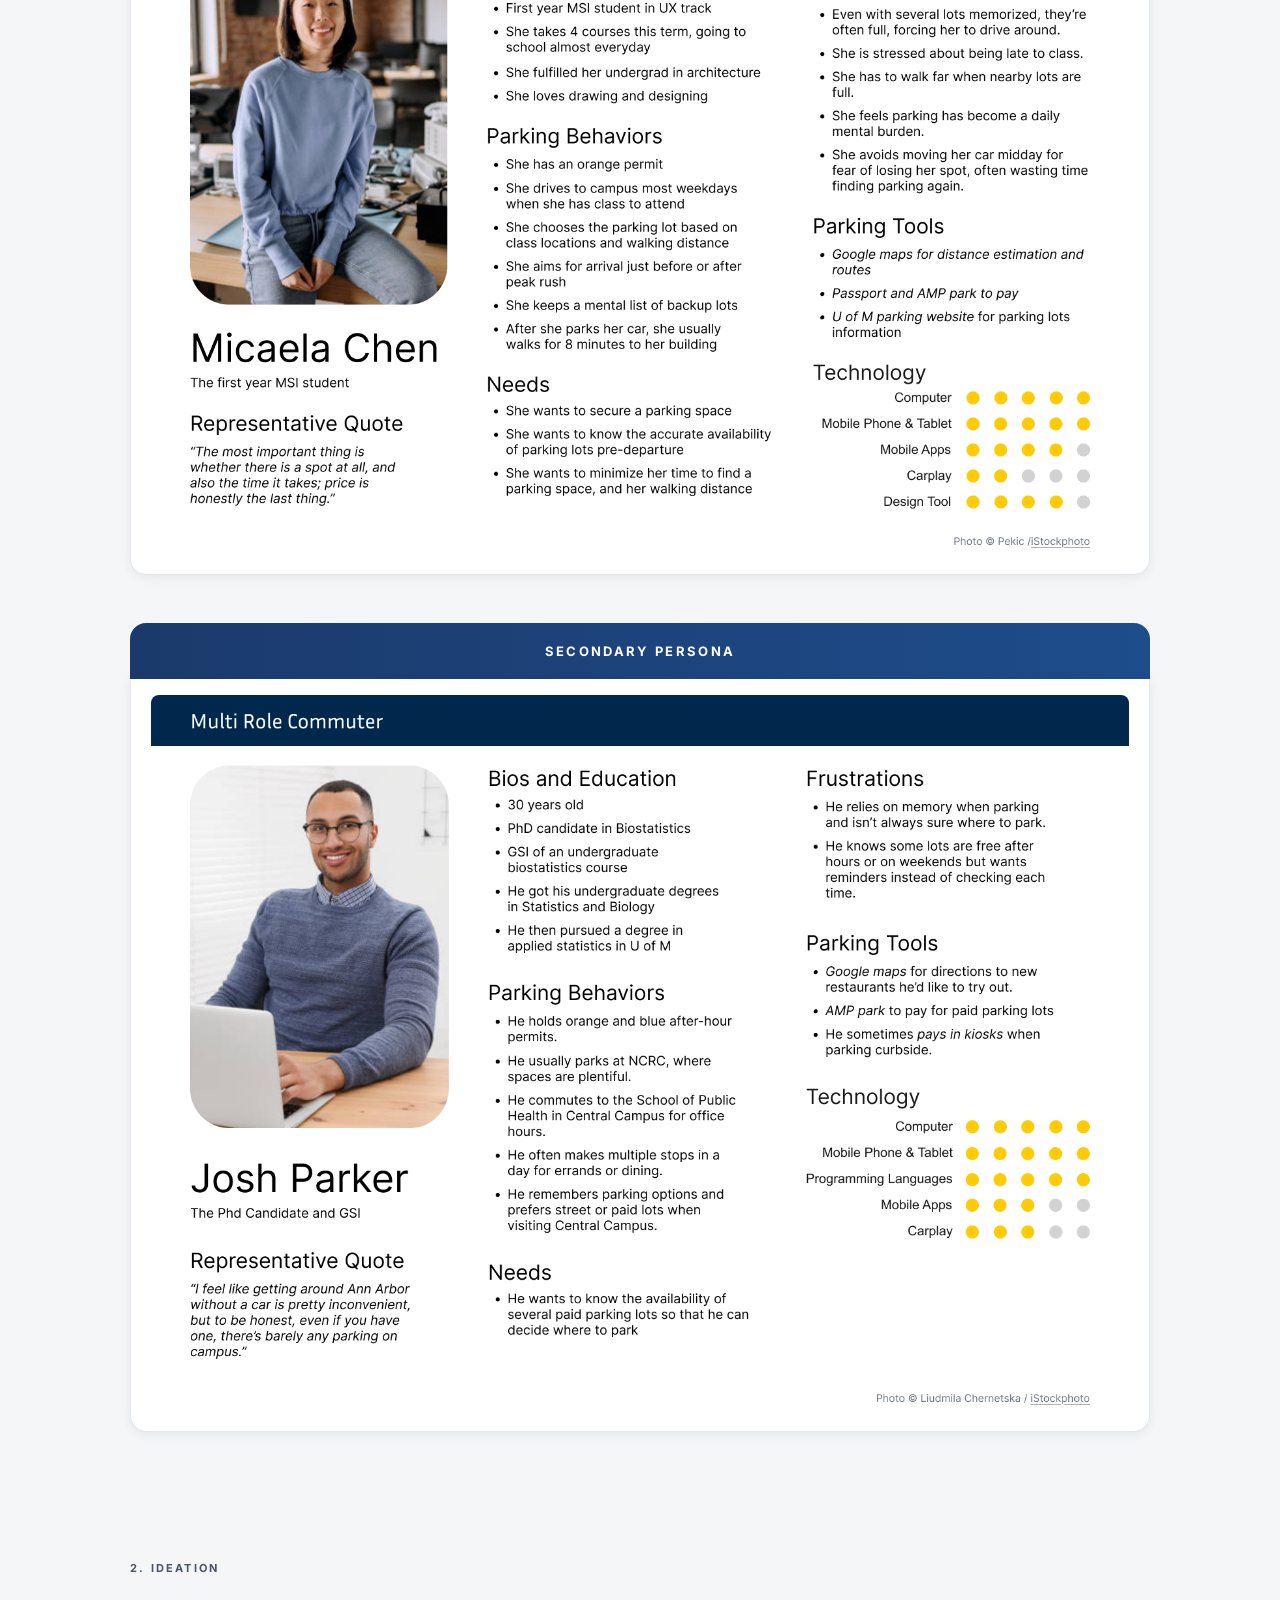
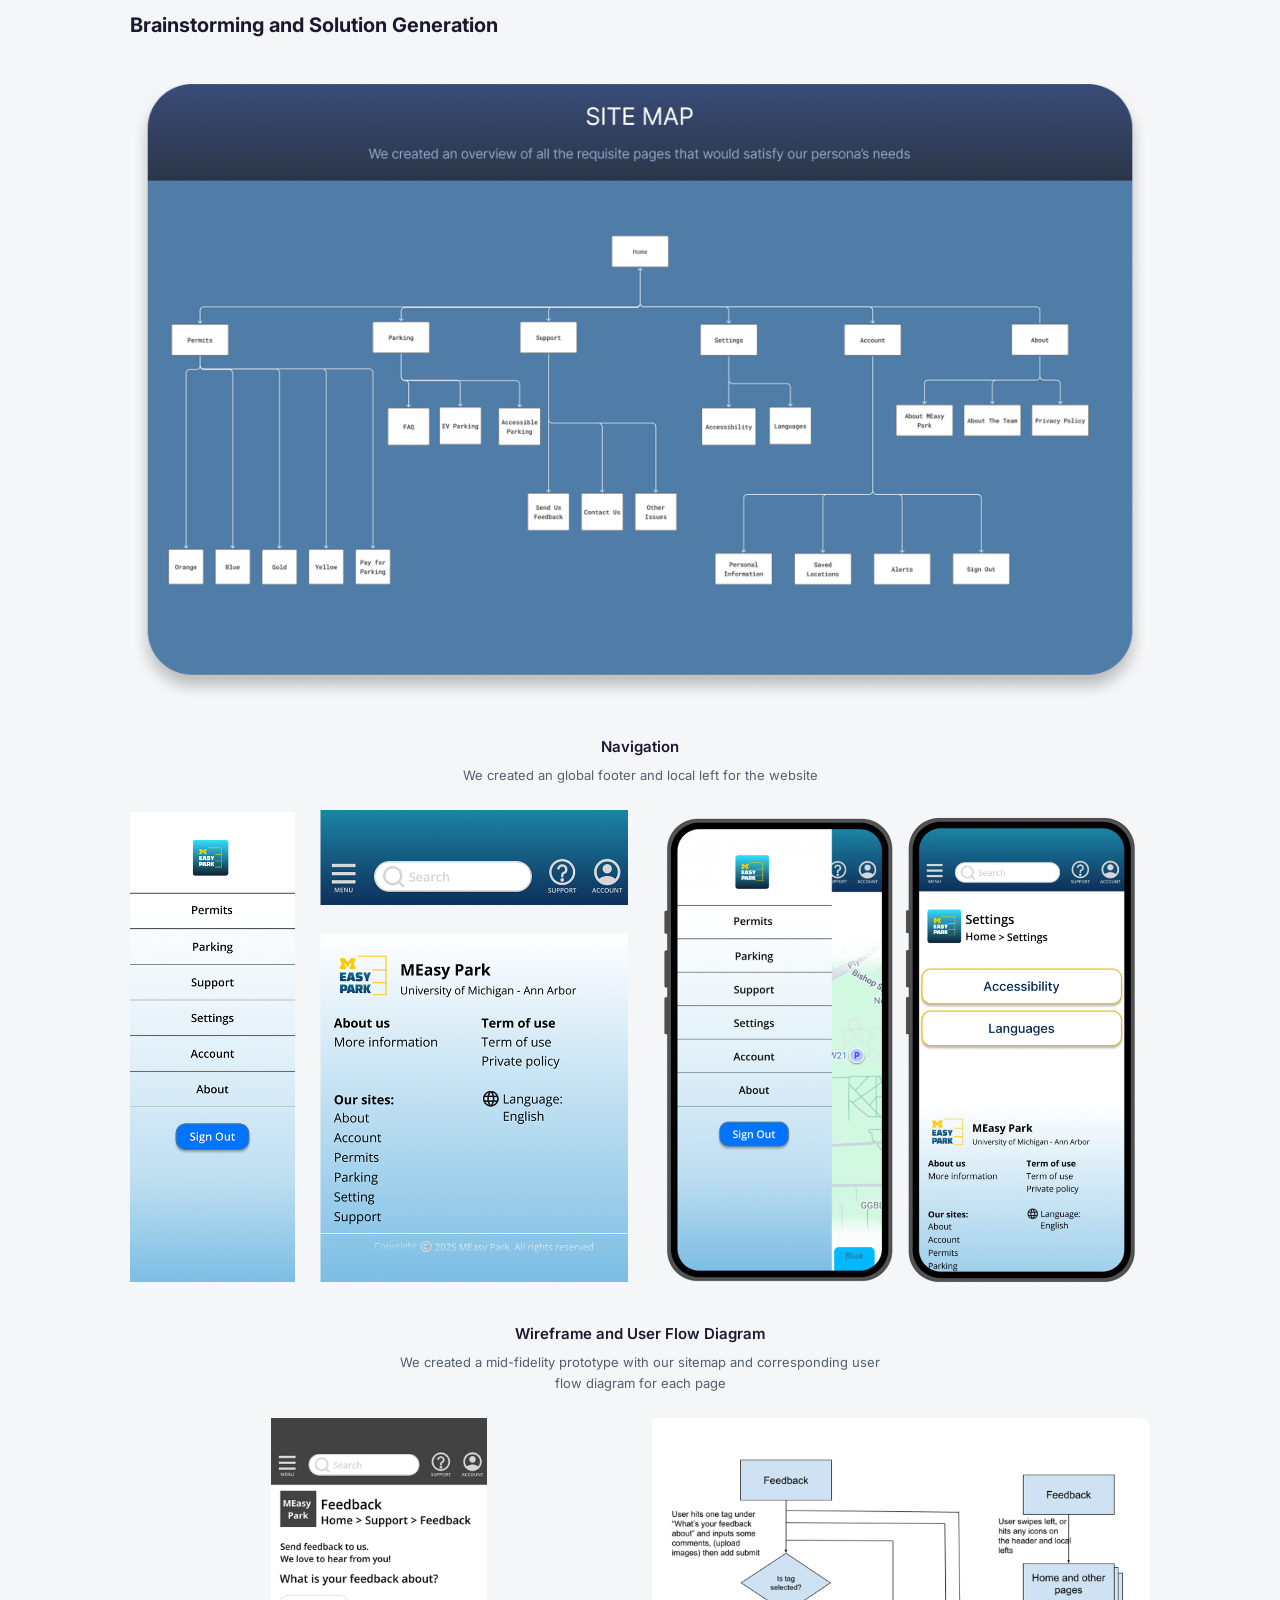
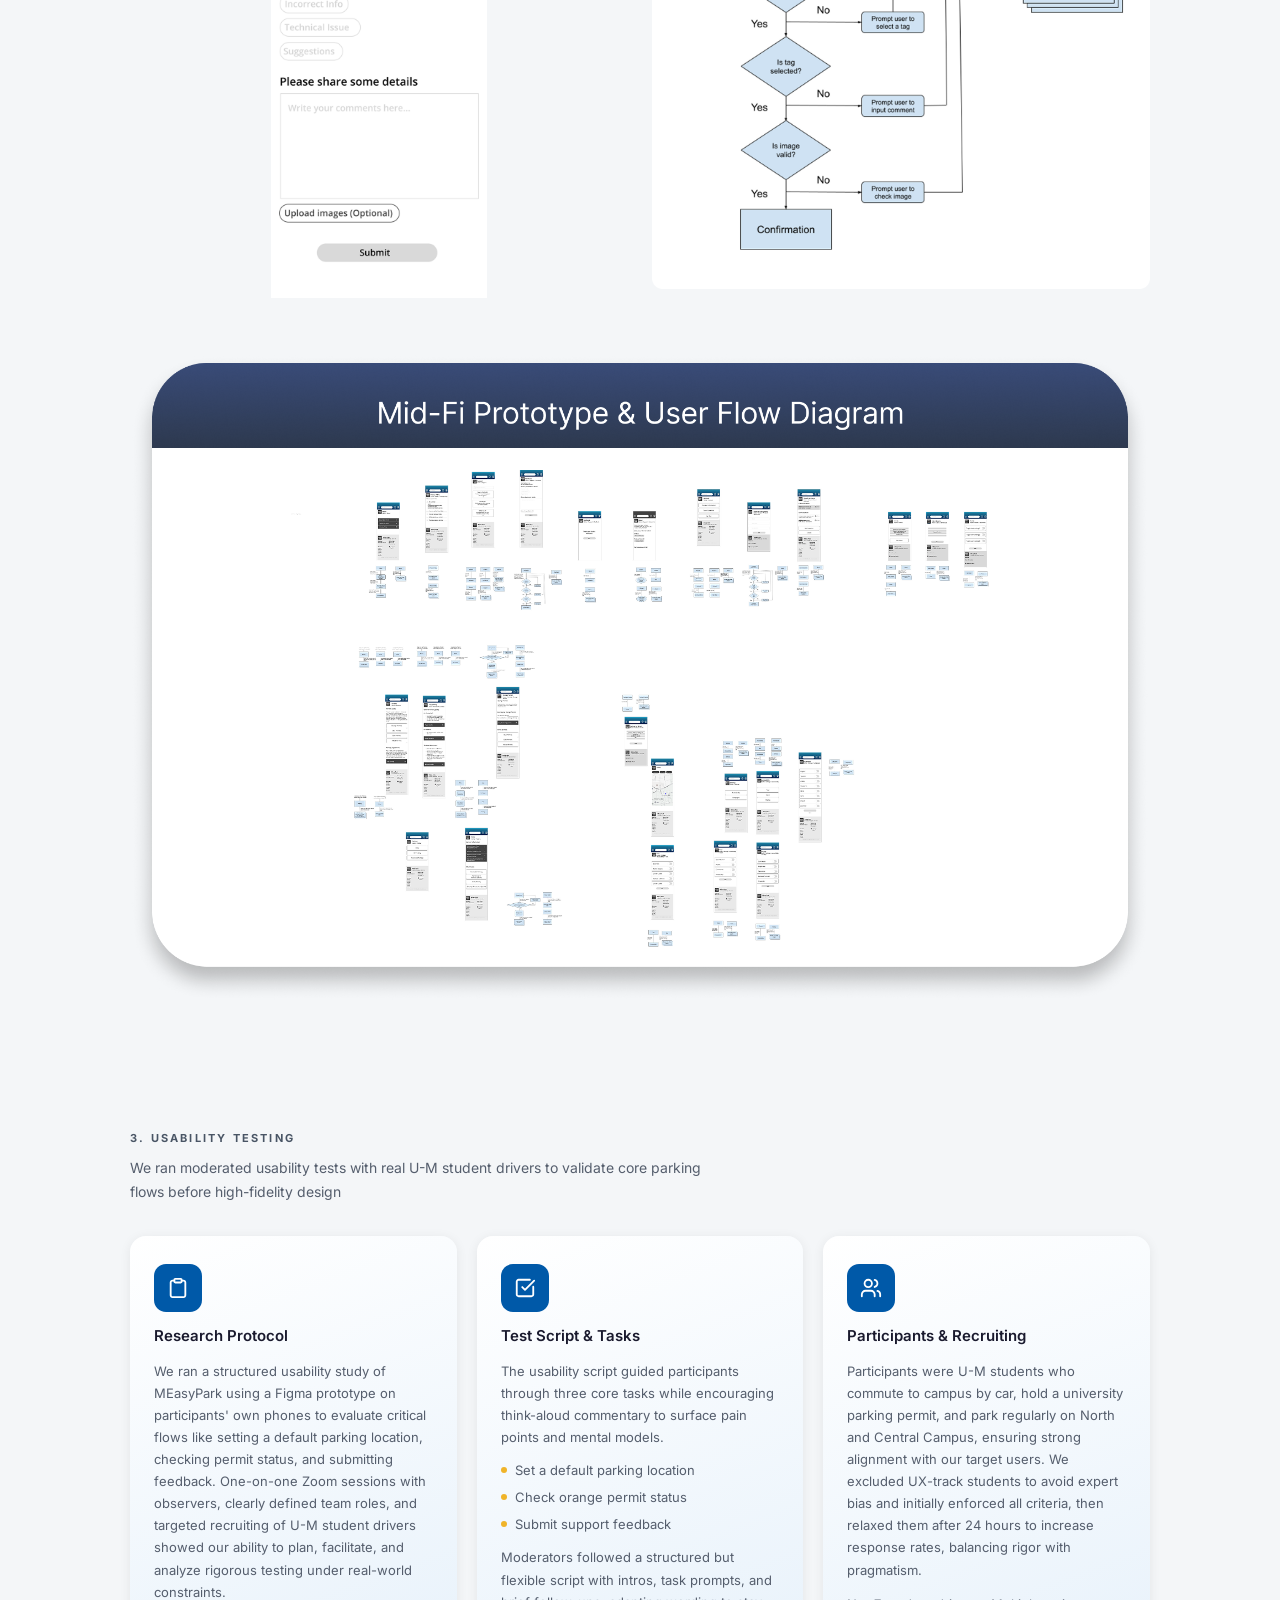
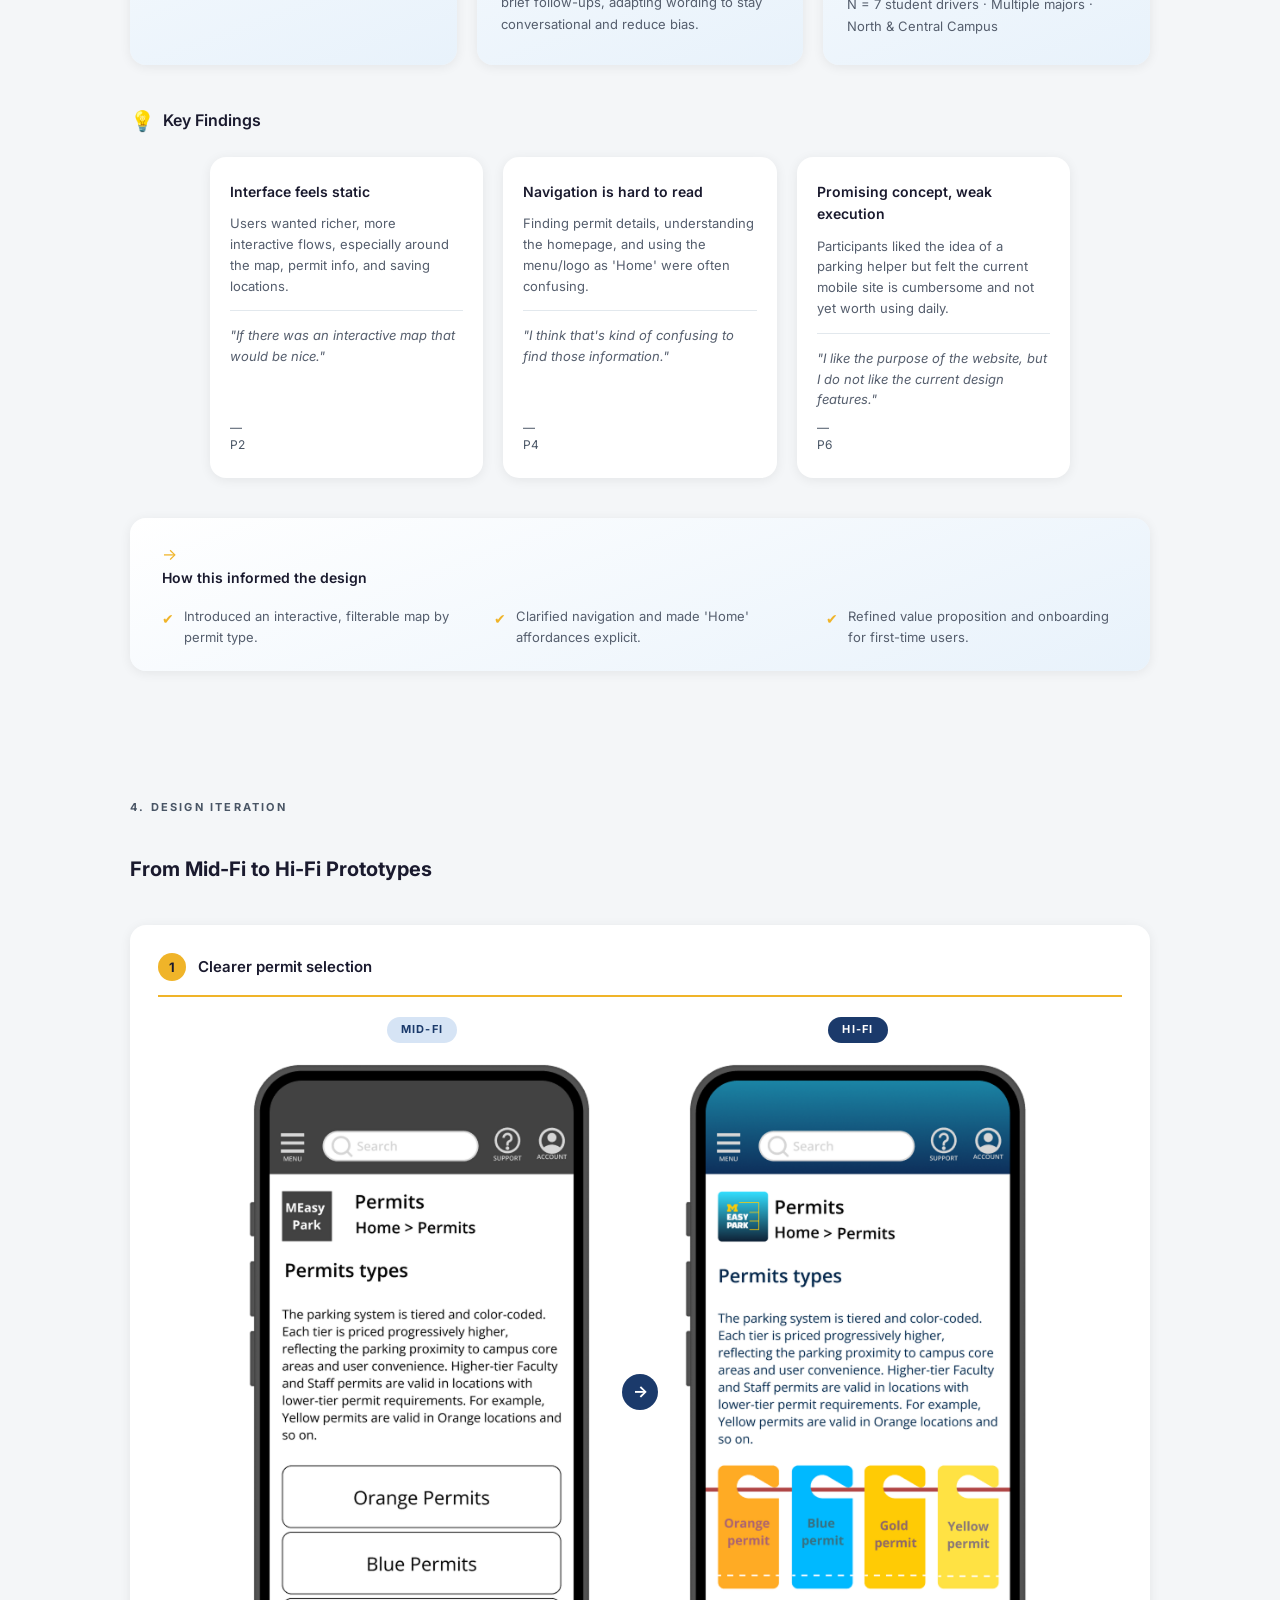
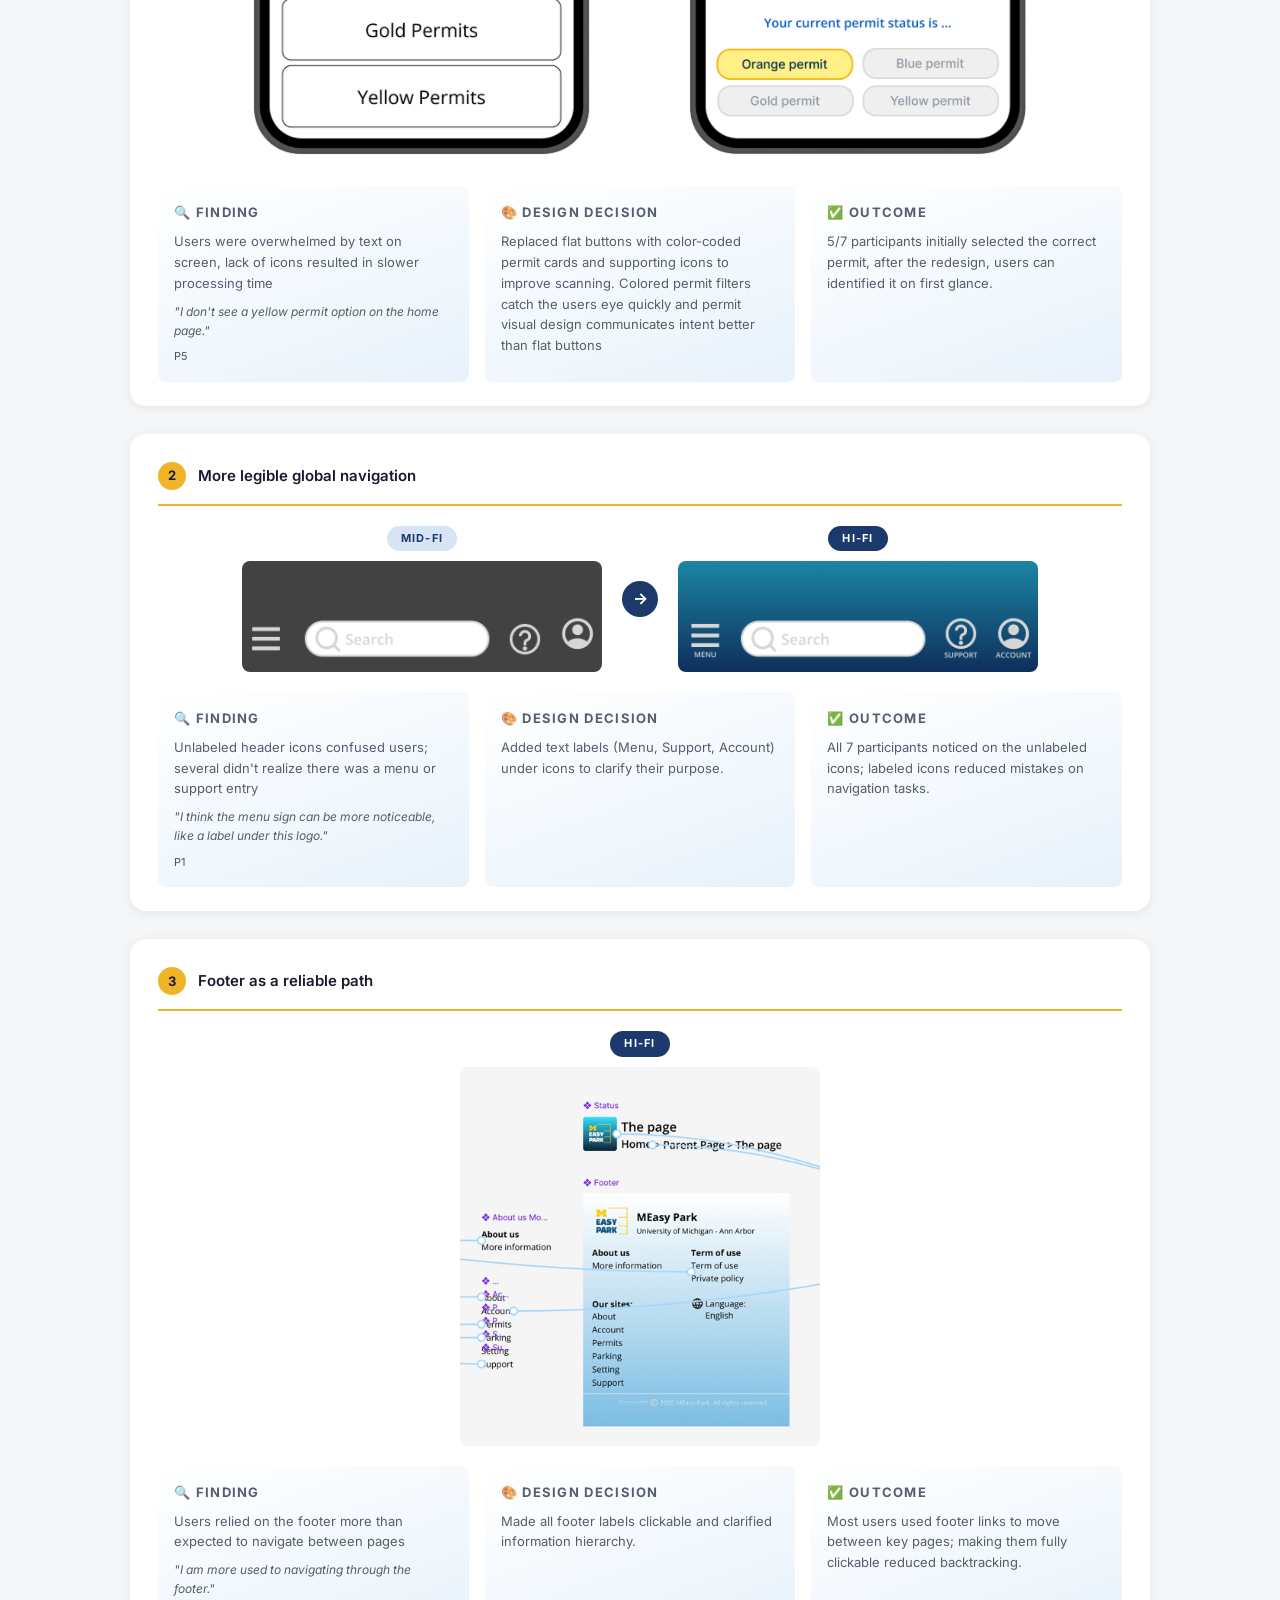
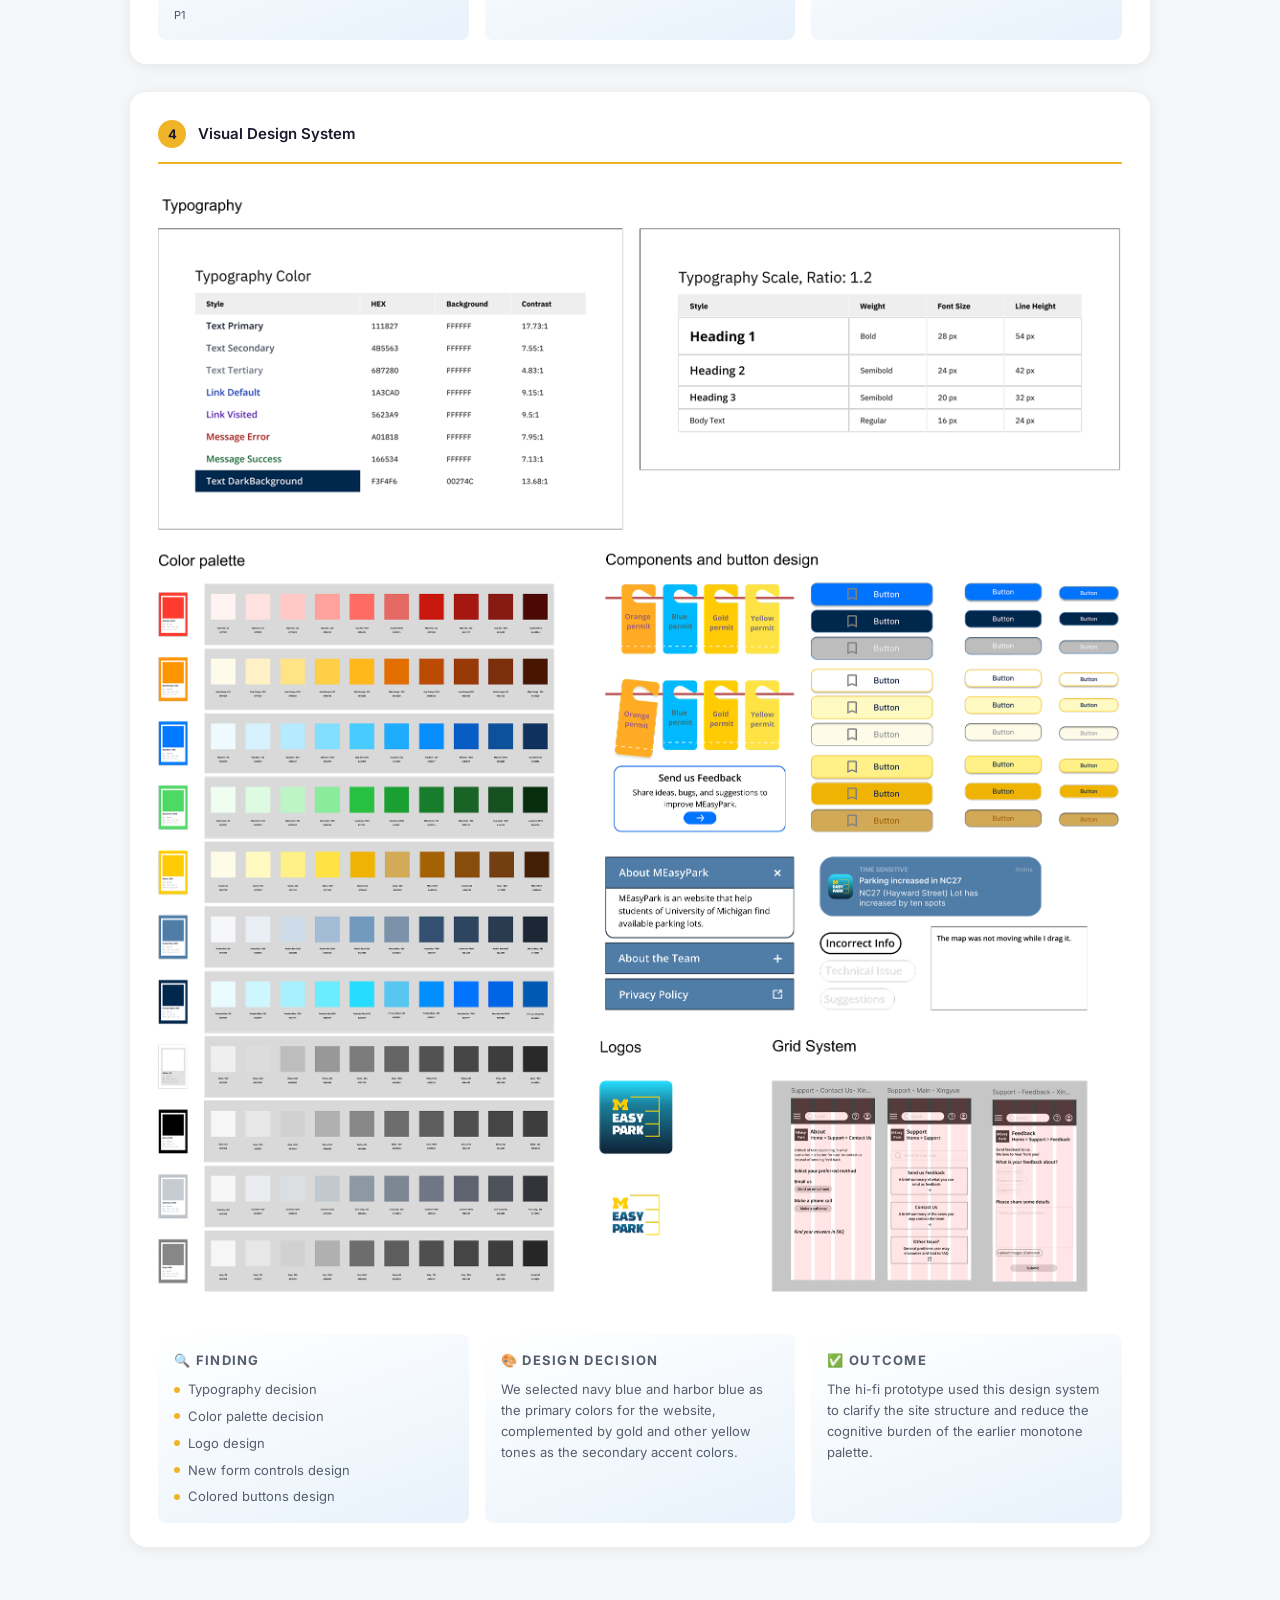
==== commit 0c20dc34: "Update index.html, style.css, add images and icons, add script.js" ====
--- a/index.html
+++ b/index.html
@@ -47,7 +47,8 @@
                     Team 6: Xingyue Wang, Sam Kowitch, Angelina Roundfield, Qier Long
                 </p>
 
-                <a href="YOUR_PROTOTYPE_LINK" target="_blank" class="cta-button">
+                <a href="https://www.figma.com/proto/uDnOzOoUB2ui7rJ1riLxnX/MEasyPark?page-id=1135%3A1234&node-id=1135-1483&p=f&viewport=330%2C242%2C0.08&t=B721B6bObTuxXDQC-1&scaling=scale-down&content-scaling=fixed&starting-point-node-id=1135%3A1483"
+                    target="_blank" class="cta-button">
                     <span class="cta-icon">👆</span>
                     <span class="cta-text">
                         <span class="cta-title">Click to Try the Live Prototype</span>
@@ -209,7 +210,8 @@
             <p class="section-intro">
                 Explore the complete MEasy Park mobile experience through our interactive prototype.
             </p>
-            <a href="YOUR_PROTOTYPE_LINK" target="_blank" class="prototype-link">
+            <a href="https://www.figma.com/proto/uDnOzOoUB2ui7rJ1riLxnX/MEasyPark?page-id=1135%3A1234&node-id=1135-1483&p=f&viewport=330%2C242%2C0.08&t=B721B6bObTuxXDQC-1&scaling=scale-down&content-scaling=fixed&starting-point-node-id=1135%3A1483"
+                target="_blank" class="prototype-link">
                 Try the interactive prototype →
             </a>
 
@@ -445,8 +447,387 @@
             </div>
 
         </section>
+
+        <section class="ideation">
+
+            <h2 class="section-label">2. IDEATION</h2>
+            <h3 class="section-heading">Brainstorming and Solution Generation</h3>
+
+            <!-- Site Map -->
+            <div class="ideation-block">
+                <img src="images/ideation-sitemap.png" class="ideation-img"
+                    alt="Site map showing all pages of MEasy Park including Permits, Parking, Support, Settings, Account, and About sections" />
+            </div>
+
+            <!-- Navigation 过渡文字 -->
+            <div class="ideation-caption">
+                <p class="ideation-caption-title">Navigation</p>
+                <p class="ideation-caption-desc">We created an global footer and local left for the website</p>
+            </div>
+
+            <!-- Navigation 截图：左右两图 -->
+            <div class="ideation-row">
+                <img src="images/ideation-nav-desktop.png" class="ideation-img"
+                    alt="Desktop navigation showing local left sidebar with Permits, Parking, Support, Settings, Account, About, and global footer" />
+                <img src="images/ideation-nav-mobile.png" class="ideation-img"
+                    alt="Mobile navigation showing the same menu structure and Settings page with Accessibility and Languages options" />
+            </div>
+
+            <!-- Wireframe 过渡文字 -->
+            <div class="ideation-caption">
+                <p class="ideation-caption-title">Wireframe and User Flow Diagram</p>
+                <p class="ideation-caption-desc">We created a mid-fidelity prototype with our sitemap and corresponding
+                    user flow diagram for each page</p>
+            </div>
+
+            <!-- Wireframe 截图：左右两图 -->
+            <div class="ideation-row">
+                <img src="images/ideation-wireframe.png" class="ideation-img"
+                    alt="Mid-fidelity wireframe of the Feedback page showing feedback form with tag selection and image upload" />
+                <img src="images/ideation-userflow.png" class="ideation-img"
+                    alt="User flow diagram for the Feedback page showing decision nodes for tag selection, comment input, and image validation" />
+            </div>
+
+            <!-- Mid-Fi 全图 -->
+            <div class="ideation-block">
+                <img src="images/ideation-midfi-full.png" class="ideation-img ideation-img--spaced"
+                    alt="Full mid-fidelity prototype and user flow diagram overview showing all app screens and flows" />
+            </div>
+
+        </section>
+
+        <section class="usability-testing">
+
+            <h2 class="section-label">3. USABILITY TESTING</h2>
+            <p class="section-intro">
+                We ran moderated usability tests with real U-M student drivers to validate core
+                parking flows before high-fidelity design
+            </p>
+
+            <!-- 上方三列卡片 -->
+            <div class="ut-cards">
+
+                <div class="ut-card">
+                    <img src="icons/icon-clipboard.svg" class="ut-icon"
+                        alt="Clipboard icon representing research protocol" />
+                    <h4>Research Protocol</h4>
+                    <p>We ran a structured usability study of MEasyPark using a Figma prototype on participants' own
+                        phones to evaluate critical flows like setting a default parking location, checking permit
+                        status, and submitting feedback. One-on-one Zoom sessions with observers, clearly defined team
+                        roles, and targeted recruiting of U-M student drivers showed our ability to plan, facilitate,
+                        and analyze rigorous testing under real-world constraints.</p>
+                </div>
+
+                <div class="ut-card">
+                    <img src="icons/icon-testscript.svg" class="ut-icon"
+                        alt="Checklist icon representing test script and tasks" />
+                    <h4>Test Script &amp; Tasks</h4>
+                    <p>The usability script guided participants through three core tasks while encouraging think-aloud
+                        commentary to surface pain points and mental models.</p>
+                    <ul class="ut-list">
+                        <li>Set a default parking location</li>
+                        <li>Check orange permit status</li>
+                        <li>Submit support feedback</li>
+                    </ul>
+                    <p>Moderators followed a structured but flexible script with intros, task prompts, and brief
+                        follow-ups, adapting wording to stay conversational and reduce bias.</p>
+                </div>
+
+                <div class="ut-card">
+                    <img src="icons/icon-participants.svg" class="ut-icon"
+                        alt="People icon representing participants and recruiting" />
+                    <h4>Participants &amp; Recruiting</h4>
+                    <p>Participants were U-M students who commute to campus by car, hold a university parking permit,
+                        and park regularly on North and Central Campus, ensuring strong alignment with our target users.
+                        We excluded UX-track students to avoid expert bias and initially enforced all criteria, then
+                        relaxed them after 24 hours to increase response rates, balancing rigor with pragmatism.</p>
+                    <p class="ut-meta">N = 7 student drivers · Multiple majors · North &amp; Central Campus</p>
+                </div>
+
+            </div>
+
+            <!-- Key Findings -->
+            <div class="ut-findings">
+                <h4 class="ut-findings-title">
+                    <span class="ut-findings-icon">💡</span> Key Findings
+                </h4>
+
+                <div class="ut-findings-grid">
+
+                    <div class="ut-finding-card">
+                        <h5>Interface feels static</h5>
+                        <p>Users wanted richer, more interactive flows, especially around the map, permit info, and
+                            saving locations.</p>
+                        <hr class="ut-divider" />
+                        <blockquote>"If there was an interactive map that would be nice."</blockquote>
+                        <span class="ut-participant">—<br />P2</span>
+                    </div>
+
+                    <div class="ut-finding-card">
+                        <h5>Navigation is hard to read</h5>
+                        <p>Finding permit details, understanding the homepage, and using the menu/logo as 'Home' were
+                            often confusing.</p>
+                        <hr class="ut-divider" />
+                        <blockquote>"I think that's kind of confusing to find those information."</blockquote>
+                        <span class="ut-participant">—<br />P4</span>
+                    </div>
+
+                    <div class="ut-finding-card">
+                        <h5>Promising concept, weak execution</h5>
+                        <p>Participants liked the idea of a parking helper but felt the current mobile site is
+                            cumbersome and not yet worth using daily.</p>
+                        <hr class="ut-divider" />
+                        <blockquote>"I like the purpose of the website, but I do not like the current design features."
+                        </blockquote>
+                        <span class="ut-participant">—<br />P6</span>
+                    </div>
+
+                </div>
+            </div>
+
+            <!-- How this informed the design -->
+            <div class="ut-informed">
+                <div class="ut-informed-row">
+                    <div class="ut-informed-item">
+                        <span class="ut-informed-arrow">→</span>
+                        <p class="ut-informed-label">How this informed the design</p>
+                    </div>
+                </div>
+                <div class="ut-informed-points">
+                    <div class="ut-informed-point">
+                        <span class="ut-check">✔</span>
+                        <p>Introduced an interactive, filterable map by permit type.</p>
+                    </div>
+                    <div class="ut-informed-point">
+                        <span class="ut-check">✔</span>
+                        <p>Clarified navigation and made 'Home' affordances explicit.</p>
+                    </div>
+                    <div class="ut-informed-point">
+                        <span class="ut-check">✔</span>
+                        <p>Refined value proposition and onboarding for first-time users.</p>
+                    </div>
+                </div>
+            </div>
+
+        </section>
+
+        <section class="design-iteration">
+
+            <h2 class="section-label">4. DESIGN ITERATION</h2>
+            <h3 class="section-heading">From Mid-Fi to Hi-Fi Prototypes</h3>
+
+            <!-- 每个大 iteration card 结构相同，共4个 -->
+
+            <!-- Card 1: Clearer permit selection -->
+            <div class="di-card">
+                <div class="di-card-title">
+                    <span class="di-number">1</span>
+                    <h4>Clearer permit selection</h4>
+                </div>
+
+                <!-- 图片对比区：MID-FI → 箭头 → HI-FI -->
+                <div class="di-compare">
+                    <div class="di-compare-col">
+                        <span class="di-badge di-badge--midfi">MID-FI</span>
+                        <img src="images/di1-midfi.png"
+                            alt="Mid-fi wireframe of permit selection showing flat text buttons for Orange, Blue, Gold, Yellow Permits" />
+                    </div>
+                    <div class="di-arrow">→</div>
+                    <div class="di-compare-col">
+                        <span class="di-badge di-badge--hifi">HI-FI</span>
+                        <img src="images/di1-hifi.png"
+                            alt="Hi-fi design of permit selection showing color-coded permit cards with visual icons" />
+                    </div>
+                </div>
+
+                <!-- 蓝白渐变说明框 -->
+                <div class="di-info-row">
+                    <div class="di-info-box">
+                        <p class="di-info-label">🔍 FINDING</p>
+                        <p>Users were overwhelmed by text on screen, lack of icons resulted in slower processing time
+                        </p>
+                        <blockquote>"I don't see a yellow permit option on the home page."</blockquote>
+                        <span class="di-participant">P5</span>
+                    </div>
+                    <div class="di-info-box">
+                        <p class="di-info-label">🎨 DESIGN DECISION</p>
+                        <p>Replaced flat buttons with color-coded permit cards and supporting icons to improve scanning.
+                            Colored permit filters catch the users eye quickly and permit visual design communicates
+                            intent better than flat buttons</p>
+                    </div>
+                    <div class="di-info-box">
+                        <p class="di-info-label">✅ OUTCOME</p>
+                        <p>5/7 participants initially selected the correct permit, after the redesign, users can
+                            identified it on first glance.</p>
+                    </div>
+                </div>
+            </div>
+
+            <!-- Card 2: More legible global navigation -->
+            <div class="di-card">
+                <div class="di-card-title">
+                    <span class="di-number">2</span>
+                    <h4>More legible global navigation</h4>
+                </div>
+
+                <div class="di-compare">
+                    <div class="di-compare-col">
+                        <span class="di-badge di-badge--midfi">MID-FI</span>
+                        <img src="images/di2-midfi.png"
+                            alt="Mid-fi navigation bar showing icon-only header without text labels" />
+                    </div>
+                    <div class="di-arrow">→</div>
+                    <div class="di-compare-col">
+                        <span class="di-badge di-badge--hifi">HI-FI</span>
+                        <img src="images/di2-hifi.png"
+                            alt="Hi-fi navigation bar with icons and text labels for Menu, Support, Account" />
+                    </div>
+                </div>
+
+                <div class="di-info-row">
+                    <div class="di-info-box">
+                        <p class="di-info-label">🔍 FINDING</p>
+                        <p>Unlabeled header icons confused users; several didn't realize there was a menu or support
+                            entry</p>
+                        <blockquote>"I think the menu sign can be more noticeable, like a label under this logo."
+                        </blockquote>
+                        <span class="di-participant">P1</span>
+                    </div>
+                    <div class="di-info-box">
+                        <p class="di-info-label">🎨 DESIGN DECISION</p>
+                        <p>Added text labels (Menu, Support, Account) under icons to clarify their purpose.</p>
+                    </div>
+                    <div class="di-info-box">
+                        <p class="di-info-label">✅ OUTCOME</p>
+                        <p>All 7 participants noticed on the unlabeled icons; labeled icons reduced mistakes on
+                            navigation tasks.</p>
+                    </div>
+                </div>
+            </div>
+
+            <!-- Card 3: Footer as a reliable path -->
+            <div class="di-card">
+                <div class="di-card-title">
+                    <span class="di-number">3</span>
+                    <h4>Footer as a reliable path</h4>
+                </div>
+
+                <div class="di-compare di-compare--single">
+                    <div class="di-compare-col">
+                        <span class="di-badge di-badge--hifi">HI-FI</span>
+                        <img src="images/di3-hifi.png"
+                            alt="Hi-fi footer design showing global footer with site links and local left navigation" />
+                    </div>
+                </div>
+
+                <div class="di-info-row">
+                    <div class="di-info-box">
+                        <p class="di-info-label">🔍 FINDING</p>
+                        <p>Users relied on the footer more than expected to navigate between pages</p>
+                        <blockquote>"I am more used to navigating through the footer."</blockquote>
+                        <span class="di-participant">P1</span>
+                    </div>
+                    <div class="di-info-box">
+                        <p class="di-info-label">🎨 DESIGN DECISION</p>
+                        <p>Made all footer labels clickable and clarified information hierarchy.</p>
+                    </div>
+                    <div class="di-info-box">
+                        <p class="di-info-label">✅ OUTCOME</p>
+                        <p>Most users used footer links to move between key pages; making them fully clickable reduced
+                            backtracking.</p>
+                    </div>
+                </div>
+            </div>
+
+            <!-- Card 4: Visual Design System -->
+            <div class="di-card">
+                <div class="di-card-title">
+                    <span class="di-number">4</span>
+                    <h4>Visual Design System</h4>
+                </div>
+
+                <img src="images/di4-design-system.png" class="di-full-img"
+                    alt="Visual design system showing typography scale, color palette, component and button designs, logos, and grid system" />
+
+                <div class="di-info-row">
+                    <div class="di-info-box">
+                        <p class="di-info-label">🔍 FINDING</p>
+                        <ul class="ut-list">
+                            <li>Typography decision</li>
+                            <li>Color palette decision</li>
+                            <li>Logo design</li>
+                            <li>New form controls design</li>
+                            <li>Colored buttons design</li>
+                        </ul>
+                    </div>
+                    <div class="di-info-box">
+                        <p class="di-info-label">🎨 DESIGN DECISION</p>
+                        <p>We selected navy blue and harbor blue as the primary colors for the website, complemented by
+                            gold and other yellow tones as the secondary accent colors.</p>
+                    </div>
+                    <div class="di-info-box">
+                        <p class="di-info-label">✅ OUTCOME</p>
+                        <p>The hi-fi prototype used this design system to clarify the site structure and reduce the
+                            cognitive burden of the earlier monotone palette.</p>
+                    </div>
+                </div>
+            </div>
+
+        </section>
+
+        <section class="conclusion">
+
+            <h2 class="section-label">5. CONCLUSION</h2>
+            <h3 class="section-heading">Our Findings</h3>
+
+            <div class="conclusion-card">
+                <p class="conclusion-card-title">Key Learnings</p>
+                <div class="conclusion-grid">
+
+                    <div class="conclusion-item">
+                        <span class="conclusion-check">✔</span>
+                        <p>Students prioritized speed and reliability—getting to class on time was the primary concern.
+                        </p>
+                    </div>
+
+                    <div class="conclusion-item">
+                        <span class="conclusion-check">✔</span>
+                        <p>Information for all permit levels is important for students navigating to the right parking
+                            lots</p>
+                    </div>
+
+                    <div class="conclusion-item">
+                        <span class="conclusion-check">✔</span>
+                        <p>Use of color and visual design help user navigate to the happy path more easily</p>
+                    </div>
+
+                    <div class="conclusion-item">
+                        <span class="conclusion-check">✔</span>
+                        <p>Clear visual feedback improves the usability of the parking solution</p>
+                    </div>
+
+                </div>
+            </div>
+
+        </section>
+
+        <section class="contribution">
+
+            <h2 class="section-label">6. CONTRIBUTION STATEMENT</h2>
+
+            <div class="contribution-content">
+                <p class="contribution-text">
+                    <!-- 在这里输入你的文字 -->
+                </p>
+            </div>
+
+        </section>
     </main>
-    <footer></footer>
+    <footer>
+        <p>© Copyrights <span id="year"></span> by Xingyue Wang. All rights reserved.</p>
+    </footer>
+
+    <script src="JS/script.js"></script>
 </body>
 
 </html>
--- a/css/style.css
+++ b/css/style.css
@@ -1,5 +1,12 @@
 /* ===== Google Fonts ===== */
 @import url('https://fonts.googleapis.com/css2?family=Inter:wght@400;500;600;700&display=swap');
+
+/* ===== Footer ===== */
+footer {
+    text-align: center;
+    padding: 2rem 1rem;
+    margin-top: 2rem;
+}
 
 /* ===== CSS Variables ===== */
 :root {
@@ -7,7 +14,7 @@
   --color-white: #ffffff;
   --color-text-primary: #1a1a2e;
   --color-text-secondary: #555e6d;
-  --color-text-light: #8a939e;
+  --color-text-light: #495565;
   --color-teal: #1a7a9a;
   --color-teal-light: #e8f4f8;
   --color-border: #e2e8ed;
@@ -18,6 +25,9 @@
   --color-blue: #3a78c9;
   --color-gold: #c9a03a;
   --color-yellow: #e8c93a;
+
+  /* icon colors */
+  --color-icon-yellow: #f0b429;
 
   --font-main: 'Inter', sans-serif;
   --radius-card: 16px;
@@ -817,14 +827,14 @@
   left: 20px;
   width: 28px;
   height: 28px;
-  background: #f0b429;
+  background: var(--color-icon-yellow);
   border-radius: 50%;
   display: flex;
   align-items: center;
   justify-content: center;
   font-size: 13px;
   font-weight: 700;
-  color: var(--color-white);
+  color: var(var(--color-text-primary));
 }
 
 .process-icon {
@@ -873,7 +883,7 @@
   transform: translateY(-50%);
   width: 6px;
   height: 6px;
-  background: #f0b429;
+  background: var(--color-icon-yellow);
   border-radius: 50%;
 }
 
@@ -1071,4 +1081,574 @@
   .persona-card {
     padding: 12px 14px 16px 14px;
   }
-}+}
+
+/* ===== IDEATION ===== */
+.ideation {
+  display: flex;
+  flex-direction: column;
+  gap: 24px;
+}
+
+/* 单张全宽图片块 */
+.ideation-block {
+  width: 100%;
+}
+
+.ideation-row {
+  display: flex;
+  gap: 24px;
+  align-items: flex-start;
+  width: 100%;
+}
+
+.ideation-row .ideation-img {
+  flex: 1 1 0;
+  min-width: 0;
+  width: 100%;
+  max-height: 480px;
+  /* 统一最大高度，根据实际图片调整这个数值 */
+  object-fit: contain;
+  object-position: top;
+}
+
+/* 所有图片通用 */
+.ideation-img {
+  width: 100%;
+  height: auto;
+  object-fit: contain;
+  display: block;
+}
+
+.ideation-img--spaced {
+  margin-top: 32px;
+}
+
+/* 过渡文字：居中 */
+.ideation-caption {
+  display: flex;
+  flex-direction: column;
+  align-items: center;
+  gap: 6px;
+  text-align: center;
+  margin-top: 8px;
+}
+
+.ideation-caption-title {
+  font-size: 15px;
+  font-weight: 600;
+  color: var(--color-text-primary);
+}
+
+.ideation-caption-desc {
+  font-size: 13px;
+  color: var(--color-text-secondary);
+  line-height: 1.6;
+  max-width: 500px;
+}
+
+/* 链接行 */
+.ideation-link-row {
+  display: flex;
+  justify-content: flex-start;
+}
+
+/* ===== Responsive ===== */
+@media (max-width: 768px) {
+  .ideation-row {
+    flex-direction: column;
+  }
+
+  .ideation-caption-desc {
+    max-width: 100%;
+    text-align: left;
+  }
+}
+
+/* ===== USABILITY TESTING ===== */
+
+/* 上方三列卡片 */
+.ut-cards {
+  display: flex;
+  gap: 20px;
+  align-items: stretch;
+  margin-top: 32px;
+}
+
+.ut-card {
+  flex: 1 1 0;
+  min-width: 0;
+  background: linear-gradient(160deg, #ffffff 0%, #e8f2fb 100%);
+  border-radius: var(--radius-card);
+  box-shadow: var(--shadow-card);
+  padding: 28px 24px;
+  display: flex;
+  flex-direction: column;
+  gap: 12px;
+}
+
+.ut-icon {
+  width: 48px;
+  height: 48px;
+  object-fit: contain;
+}
+
+.ut-card h4 {
+  font-size: 15px;
+  font-weight: 600;
+  color: var(--color-text-primary);
+}
+
+.ut-card p {
+  font-size: 13px;
+  color: var(--color-text-secondary);
+  line-height: 1.7;
+}
+
+.ut-list {
+  list-style: none;
+  padding: 0;
+  margin: 0;
+  display: flex;
+  flex-direction: column;
+  gap: 6px;
+}
+
+.ut-list li {
+  font-size: 13px;
+  color: var(--color-text-secondary);
+  padding-left: 14px;
+  position: relative;
+}
+
+.ut-list li::before {
+  content: '';
+  position: absolute;
+  left: 0;
+  top: 50%;
+  transform: translateY(-50%);
+  width: 6px;
+  height: 6px;
+  background: var(--color-icon-yellow);
+  border-radius: 50%;
+}
+
+.ut-meta {
+  font-size: 12px;
+  color: var(--color-text-light);
+  margin-top: auto;
+}
+
+/* Key Findings */
+.ut-findings {
+  margin-top: 40px;
+}
+
+.ut-findings-title {
+  font-size: 16px;
+  font-weight: 600;
+  color: var(--color-text-primary);
+  display: flex;
+  align-items: center;
+  gap: 8px;
+  margin-bottom: 20px;
+}
+
+.ut-findings-icon {
+  font-size: 20px;
+}
+
+.ut-findings-grid {
+  display: flex;
+  gap: 20px;
+  align-items: stretch;
+  padding: 0 80px;
+  /* 三张卡片居中，比外层稍窄 */
+}
+
+.ut-finding-card {
+  flex: 1 1 0;
+  min-width: 0;
+  background: var(--color-white);
+  border-radius: var(--radius-card);
+  box-shadow: var(--shadow-card);
+  padding: 24px 20px;
+  display: flex;
+  flex-direction: column;
+  gap: 10px;
+}
+
+.ut-finding-card h5 {
+  font-size: 14px;
+  font-weight: 600;
+  color: var(--color-text-primary);
+}
+
+.ut-finding-card p {
+  font-size: 13px;
+  color: var(--color-text-secondary);
+  line-height: 1.6;
+}
+
+.ut-divider {
+  border: none;
+  border-top: 1px solid var(--color-border);
+  margin: 4px 0;
+}
+
+.ut-finding-card blockquote {
+  font-size: 13px;
+  font-style: italic;
+  color: var(--color-text-secondary);
+  margin: 0;
+  line-height: 1.6;
+}
+
+.ut-participant {
+  font-size: 12px;
+  color: var(--color-text-light);
+  margin-top: auto;
+  line-height: 1.4;
+}
+
+/* How this informed the design */
+.ut-informed {
+  margin-top: 40px;
+  background: linear-gradient(160deg, #ffffff 0%, #e8f2fb 100%);
+  border-radius: var(--radius-card);
+  box-shadow: var(--shadow-card);
+  padding: 24px 32px;
+  display: flex;
+  flex-direction: column;
+  gap: 16px;
+}
+
+.ut-informed-row {
+  display: flex;
+  align-items: center;
+}
+
+.ut-informed-arrow {
+  font-size: 16px;
+  color: var(--color-icon-yellow);
+  margin-right: 10px;
+}
+
+.ut-informed-label {
+  font-size: 14px;
+  font-weight: 600;
+  color: var(--color-text-primary);
+}
+
+.ut-informed-points {
+  display: flex;
+  gap: 40px;
+}
+
+.ut-informed-point {
+  display: flex;
+  align-items: flex-start;
+  gap: 10px;
+  flex: 1 1 0;
+}
+
+.ut-check {
+  color: var(--color-icon-yellow);
+  font-size: 14px;
+  flex-shrink: 0;
+  margin-top: 2px;
+}
+
+.ut-informed-point p {
+  font-size: 13px;
+  color: var(--color-text-secondary);
+  line-height: 1.6;
+}
+
+/* ===== Responsive ===== */
+@media (max-width: 1024px) and (min-width: 769px) {
+  .ut-findings-grid {
+    padding: 0 40px;
+  }
+
+  .ut-informed-points {
+    gap: 24px;
+  }
+}
+
+@media (max-width: 768px) {
+  .ut-cards {
+    flex-direction: column;
+  }
+
+  .ut-findings-grid {
+    flex-direction: column;
+    padding: 0;
+  }
+
+  .ut-informed-points {
+    flex-direction: column;
+    gap: 16px;
+  }
+}
+
+/* ===== DESIGN ITERATION ===== */
+.design-iteration {
+  display: flex;
+  flex-direction: column;
+  gap: 28px;
+}
+
+/* 大卡片 */
+.di-card {
+  background: var(--color-white);
+  border-radius: var(--radius-card);
+  box-shadow: var(--shadow-card);
+  padding: 28px 28px 24px 28px;
+  display: flex;
+  flex-direction: column;
+  gap: 20px;
+}
+
+/* 卡片标题行：黄色数字 + 标题 + 黄色下划线 */
+.di-card-title {
+  display: flex;
+  align-items: center;
+  gap: 12px;
+  padding-bottom: 14px;
+  border-bottom: 2px solid var(--color-icon-yellow);
+}
+
+.di-number {
+  width: 28px;
+  height: 28px;
+  background: var(--color-icon-yellow);
+  border-radius: 50%;
+  display: flex;
+  align-items: center;
+  justify-content: center;
+  font-size: 13px;
+  font-weight: 700;
+  color: var(--color-);
+  flex-shrink: 0;
+}
+
+.di-card-title h4 {
+  font-size: 15px;
+  font-weight: 600;
+  color: var(--color-text-primary);
+}
+
+/* 图片对比区 */
+.di-compare {
+  display: flex;
+  align-items: center;
+  gap: 20px;
+  justify-content: center;
+}
+
+.di-compare--single {
+  justify-content: center;
+}
+
+.di-compare-col {
+  display: flex;
+  flex-direction: column;
+  align-items: center;
+  gap: 10px;
+  flex: 1 1 0;
+  max-width: 360px;
+}
+
+.di-compare-col img {
+  width: 100%;
+  height: auto;
+  object-fit: contain;
+  border-radius: var(--radius-sm);
+}
+
+/* MID-FI / HI-FI badge */
+.di-badge {
+  font-size: 11px;
+  font-weight: 700;
+  letter-spacing: 0.12em;
+  padding: 4px 14px;
+  border-radius: 20px;
+  text-transform: uppercase;
+}
+
+.di-badge--midfi {
+  background: #d6e4f5;
+  color: #1b3a6b;
+}
+
+.di-badge--hifi {
+  background: #1b3a6b;
+  color: var(--color-white);
+}
+
+/* 深蓝圆形箭头 */
+.di-arrow {
+  width: 36px;
+  height: 36px;
+  background: #1b3a6b;
+  border-radius: 50%;
+  display: flex;
+  align-items: center;
+  justify-content: center;
+  color: var(--color-white);
+  font-size: 16px;
+  font-weight: 700;
+  flex-shrink: 0;
+}
+
+/* 蓝白渐变说明框行 */
+.di-info-row {
+  display: flex;
+  gap: 16px;
+}
+
+.di-info-box {
+  flex: 1 1 0;
+  min-width: 0;
+  background: linear-gradient(160deg, #ffffff 0%, #e8f2fb 100%);
+  border-radius: var(--radius-sm);
+  padding: 16px;
+  display: flex;
+  flex-direction: column;
+  gap: 8px;
+}
+
+.di-info-label {
+  font-size: 11px;
+  font-weight: 700;
+  letter-spacing: 0.1em;
+  text-transform: uppercase;
+  color: var(--color-text-secondary);
+}
+
+.di-info-box p {
+  font-size: 13px;
+  color: var(--color-text-secondary);
+  line-height: 1.6;
+}
+
+.di-info-box blockquote {
+  font-size: 12px;
+  font-style: italic;
+  color: var(--color-text-secondary);
+  margin: 0;
+  line-height: 1.6;
+}
+
+.di-participant {
+  font-size: 11px;
+  color: var(--color-text-light);
+}
+
+/* 全宽图片（design system） */
+.di-full-img {
+  width: 100%;
+  height: auto;
+  object-fit: contain;
+  border-radius: var(--radius-sm);
+}
+
+/* ===== Responsive ===== */
+@media (max-width: 1024px) and (min-width: 769px) {
+  .di-compare {
+    gap: 14px;
+  }
+
+  .di-info-row {
+    gap: 12px;
+  }
+}
+
+@media (max-width: 768px) {
+  .di-compare {
+    flex-direction: column;
+    align-items: stretch;
+  }
+
+  .di-compare-col {
+    max-width: 100%;
+  }
+
+  .di-arrow {
+    transform: rotate(90deg);
+    align-self: center;
+  }
+
+  .di-info-row {
+    flex-direction: column;
+  }
+}
+
+/* ===== CONCLUSION ===== */
+.conclusion-card {
+  margin-top: 32px;
+  background: linear-gradient(135deg, #1b3a6b 0%, #2e6fbd 100%);
+  border-radius: var(--radius-card);
+  padding: 36px 40px;
+  display: flex;
+  flex-direction: column;
+  gap: 24px;
+}
+
+.conclusion-card-title {
+  font-size: 15px;
+  font-weight: 600;
+  color: var(--color-white);
+}
+
+/* 2x2 grid */
+.conclusion-grid {
+  display: grid;
+  grid-template-columns: repeat(2, 1fr);
+  gap: 24px 48px;
+}
+
+.conclusion-item {
+  display: flex;
+  align-items: flex-start;
+  gap: 12px;
+}
+
+.conclusion-check {
+  width: 24px;
+  height: 24px;
+  background: var(--color-icon-yellow);
+  border-radius: 50%;
+  display: flex;
+  align-items: center;
+  justify-content: center;
+  font-size: 12px;
+  color: var(var(--color-text-primary));
+  font-weight: 700;
+  flex-shrink: 0;
+  margin-top: 1px;
+}
+
+.conclusion-item p {
+  font-size: 14px;
+  color: rgba(255, 255, 255, 0.9);
+  line-height: 1.7;
+}
+
+/* ===== Responsive ===== */
+@media (max-width: 768px) {
+  .conclusion-card {
+    padding: 24px 20px;
+  }
+
+  .conclusion-grid {
+    grid-template-columns: 1fr;
+    gap: 16px;
+  }
+}
+
+.contribution{
+  display:none;
+}
+
